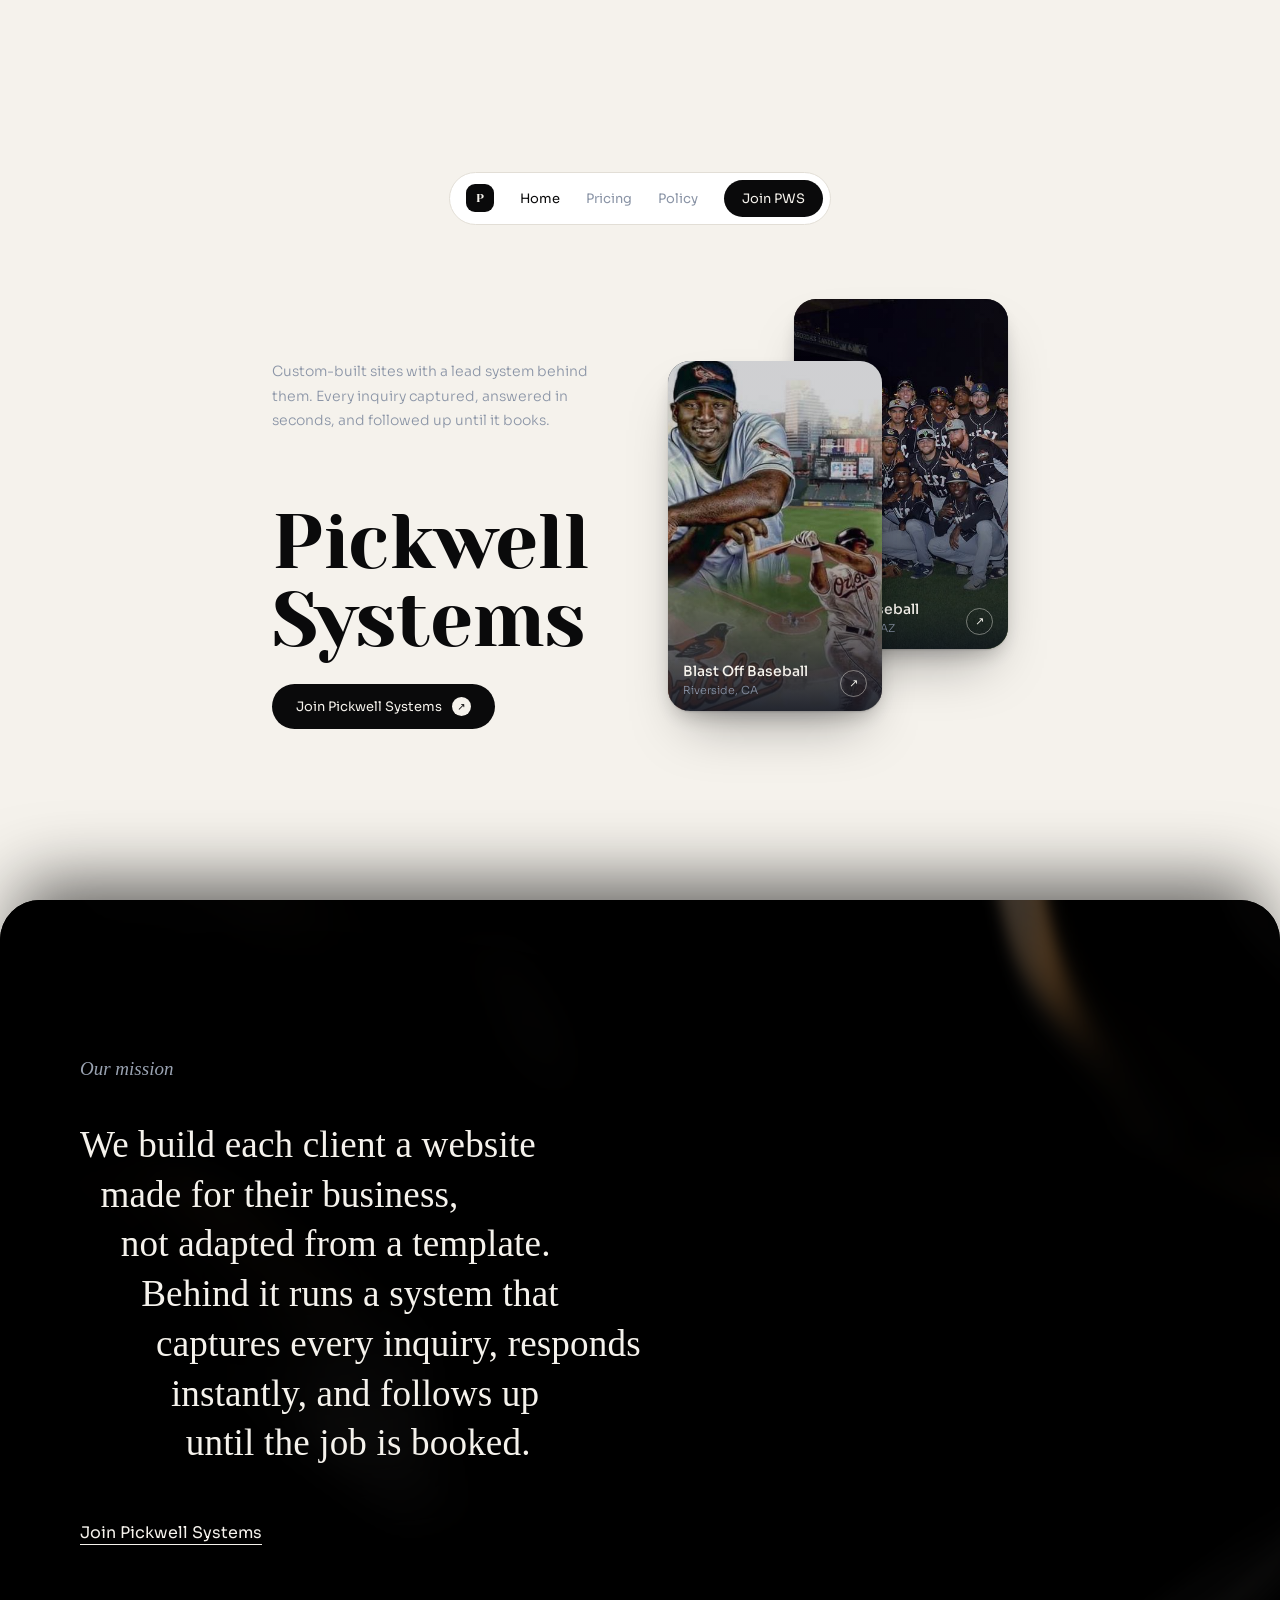
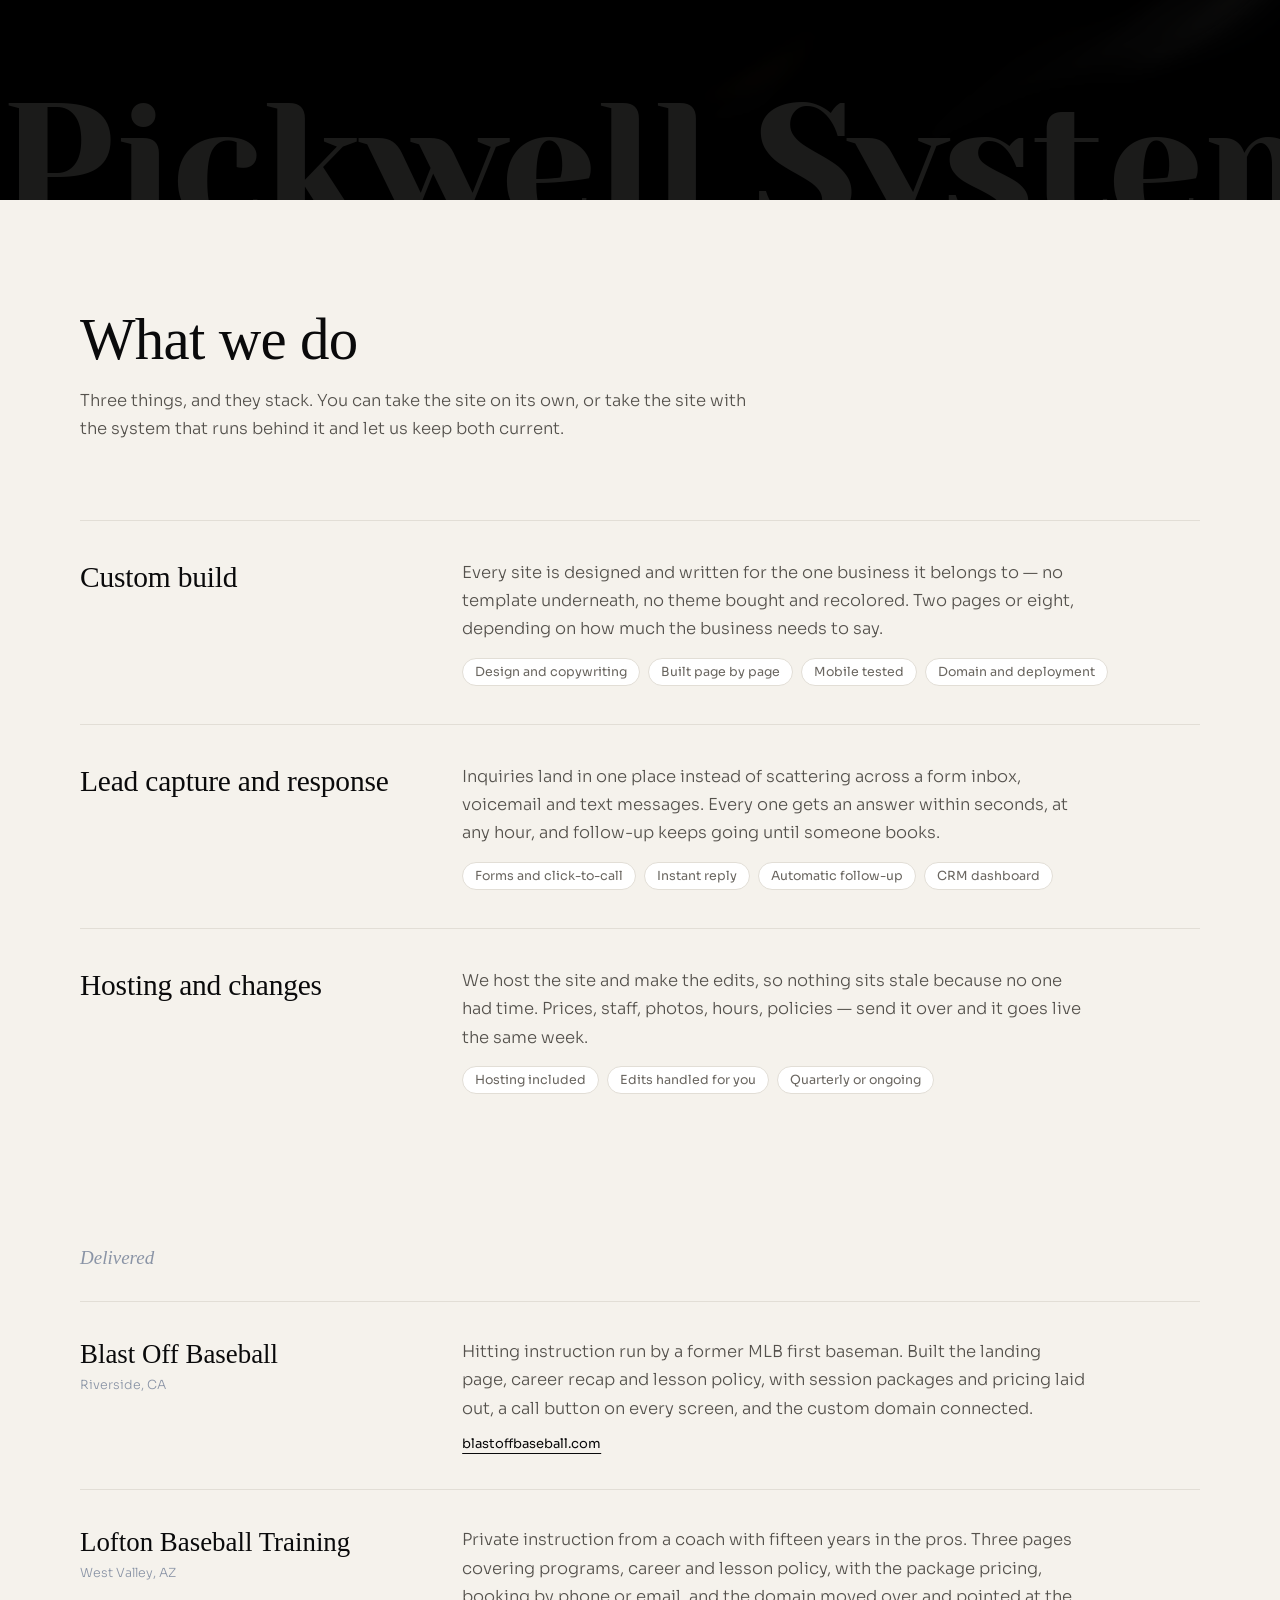
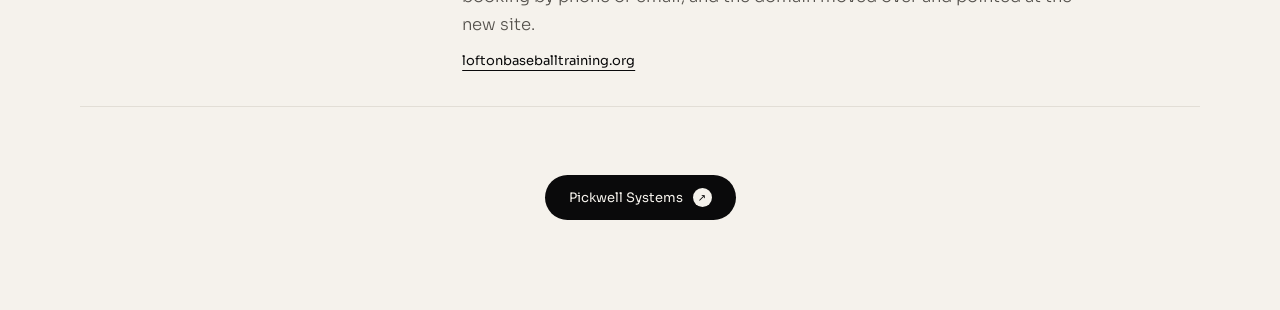
==== index.html @ e45b1653 "PWS home page preview" ====
<!DOCTYPE html>
<html lang="en">
<head>
<meta charset="utf-8">
<meta name="viewport" content="width=device-width, initial-scale=1">
<title>Pickwell Systems — preview</title>
<link rel="preconnect" href="https://fonts.googleapis.com">
<link rel="preconnect" href="https://fonts.gstatic.com" crossorigin>
<link href="https://fonts.googleapis.com/css2?family=Yeseva+One&family=Sora:wght@300;400;500&display=swap" rel="stylesheet">
<style>
:root{--paper:#F5F2EC;--ink:#0A0A0B;--card-a:#080C18;--card-b:#17181B;--muted:#8A94A6;--rule:#E2DED6}
*{box-sizing:border-box;margin:0;padding:0}
body{background:var(--paper);color:var(--ink);font-family:'Sora',system-ui,sans-serif;-webkit-font-smoothing:antialiased;overflow-x:hidden}

.stage{position:sticky;top:0;min-height:100vh;min-height:100svh;display:flex;flex-direction:column;
  justify-content:center;z-index:1;transform-origin:50% 42%;will-change:transform,opacity}
.wrap{max-width:1120px;margin:0 auto;padding:26px 32px}

nav{display:flex;justify-content:center;margin-bottom:74px}
.pill{display:flex;align-items:center;gap:26px;background:#fff;border:1px solid var(--rule);border-radius:999px;padding:7px 7px 7px 16px}
.mark{width:28px;height:28px;border-radius:9px;background:var(--ink);color:var(--paper);font-family:'Yeseva One',serif;font-size:12px;display:flex;align-items:center;justify-content:center}
.pill a{font-size:13px;color:var(--muted);text-decoration:none}
.pill a.on{color:var(--ink)}
.pill .cta{background:var(--ink);color:var(--paper);font-size:13px;padding:10px 18px;border-radius:999px;text-decoration:none}

.hero{display:grid;grid-template-columns:1fr 1fr;gap:56px;align-items:end}
.lede{font-size:14px;line-height:1.75;color:var(--muted);max-width:34ch;margin-bottom:70px;font-weight:300}
h1{font-family:'Yeseva One',serif;font-weight:400;font-size:clamp(44px,6vw,80px);line-height:1.02;letter-spacing:-.01em;margin-bottom:24px}
.start{display:inline-flex;align-items:center;gap:10px;background:var(--ink);color:var(--paper);font-size:13px;padding:13px 24px;border-radius:999px;text-decoration:none}
.start i{width:19px;height:19px;border-radius:999px;background:var(--paper);color:var(--ink);font-style:normal;font-size:10px;display:flex;align-items:center;justify-content:center}

.stack{position:relative;height:430px}
.card{position:absolute;width:63%;border-radius:22px;overflow:hidden;text-decoration:none;display:block;background:var(--card-a);
  box-shadow:0 1px 2px rgba(10,10,11,.14),0 10px 22px -8px rgba(10,10,11,.28),0 30px 56px -20px rgba(10,10,11,.34);
  transition:transform .45s cubic-bezier(.22,.61,.36,1),box-shadow .45s cubic-bezier(.22,.61,.36,1)}
.card:hover{transform:translateY(-7px);box-shadow:0 2px 4px rgba(10,10,11,.16),0 18px 34px -10px rgba(10,10,11,.32),0 46px 78px -22px rgba(10,10,11,.4)}
.card:focus-visible{outline:2px solid var(--ink);outline-offset:4px}
.card img{width:100%;height:100%;object-fit:cover;display:block;opacity:.92}
.card.a{left:0;top:62px;height:350px;z-index:2}
.card.b{right:0;top:0;height:350px;background:var(--card-b);z-index:1}
.veil{position:absolute;inset:0;background:linear-gradient(to top,rgba(8,12,24,.88) 0%,rgba(8,12,24,.12) 52%)}
.meta{position:absolute;left:15px;right:15px;bottom:14px;display:flex;justify-content:space-between;align-items:flex-end}
.meta b{display:block;color:var(--paper);font-size:14px;font-weight:500;line-height:1.3}
.meta em{display:block;color:var(--muted);font-size:11px;margin-top:2px;font-weight:300;font-style:normal}
.go{width:27px;height:27px;border-radius:999px;border:1px solid rgba(245,242,236,.42);color:var(--paper);font-size:11px;display:flex;align-items:center;justify-content:center;flex:0 0 auto}

/* ---- mission ---- */
.mission{position:relative;z-index:2;background:#000;border-radius:40px 40px 0 0;overflow:hidden;
  min-height:100vh;min-height:100svh;display:flex;flex-direction:column;justify-content:center;
  padding:clamp(64px,9vh,110px) clamp(22px,6vw,86px) clamp(120px,20vh,210px);
  box-shadow:0 -34px 70px -18px rgba(0,0,0,.62)}
#fluid{position:absolute;inset:0;width:100%;height:100%;display:block;z-index:0;filter:blur(0.4px)}
.mission::after{content:"";position:absolute;inset:0;z-index:1;pointer-events:none;
  background:radial-gradient(120% 85% at 22% 42%, rgba(0,0,0,.84) 0%, rgba(0,0,0,.52) 44%, rgba(0,0,0,.10) 78%)}
.mcontent{position:relative;z-index:3;max-width:1120px;margin:0 auto;width:100%}
.eyebrow{font-family:Georgia,'Times New Roman',serif;font-style:italic;font-size:clamp(15px,1.5vw,19px);
  color:#9AA3B2;margin-bottom:clamp(22px,3.4vw,40px)}
.stair{font-family:Georgia,'Times New Roman',serif;color:#F5F2EC;
  font-size:clamp(20px,2.9vw,40px);line-height:1.34;letter-spacing:.004em;max-width:22em}
.stair span{display:block}
.stair span:nth-child(2){padding-left:1.1ch}
.stair span:nth-child(3){padding-left:2.2ch}
.stair span:nth-child(4){padding-left:3.3ch}
.stair span:nth-child(5){padding-left:4.1ch}
.stair span:nth-child(6){padding-left:4.9ch}
.stair span:nth-child(7){padding-left:5.7ch}
.stair w{color:#5A5750;transition:color .5s ease}
.stair w.lit{color:#F5F2EC}
.joinlink{display:inline-block;margin-top:clamp(30px,4.6vw,54px);font-family:'Sora',sans-serif;
  font-size:clamp(13px,1.3vw,16px);color:#F5F2EC;text-decoration:underline;text-underline-offset:6px;
  text-decoration-thickness:1px;transition:color .3s ease,text-underline-offset .3s ease}
.joinlink:hover{color:#C8CEDA;text-underline-offset:9px}
.joinlink:focus-visible{outline:2px solid #F5F2EC;outline-offset:5px}
.wordmark{position:absolute;left:0;right:0;bottom:0;z-index:2;pointer-events:none;text-align:center;
  font-family:'Yeseva One',serif;color:rgba(245,242,236,.11);
  font-size:clamp(52px,13.5vw,196px);line-height:.82;letter-spacing:-.015em;
  transform:translateY(26%);white-space:nowrap}


/* ---- services ---- */
.services{position:relative;z-index:3;background:var(--paper);
  padding:clamp(84px,12vh,148px) clamp(22px,6vw,86px) clamp(72px,10vh,120px)}
.swrap{max-width:1120px;margin:0 auto}
.stitle{font-family:Georgia,'Times New Roman',serif;font-weight:400;
  font-size:clamp(32px,4.6vw,64px);line-height:1.1;letter-spacing:-.012em;margin-bottom:14px}
.sintro{font-size:clamp(14px,1.4vw,16.5px);line-height:1.72;color:#55524D;font-weight:300;
  max-width:56ch;margin-bottom:clamp(46px,6vw,76px)}
.srow{display:grid;grid-template-columns:.44fr 1fr;gap:clamp(18px,4.5vw,64px);
  border-top:1px solid var(--rule);padding:clamp(24px,3.2vw,38px) 0;align-items:start}
.srow h3{font-family:Georgia,'Times New Roman',serif;font-weight:400;
  font-size:clamp(20px,2.3vw,30px);line-height:1.24;letter-spacing:-.006em}
.srow p{font-size:clamp(14px,1.35vw,16.5px);line-height:1.72;color:#55524D;font-weight:300;max-width:52ch}
.srow ul{list-style:none;margin-top:14px;display:flex;flex-wrap:wrap;gap:8px}
.srow li{font-size:12.5px;color:#6A6660;border:1px solid var(--rule);border-radius:999px;padding:5px 12px;background:#fff}

.delivered{margin-top:clamp(70px,9vw,116px)}
.dhead{font-family:Georgia,'Times New Roman',serif;font-style:italic;
  font-size:clamp(15px,1.5vw,19px);color:var(--muted);margin-bottom:clamp(20px,3vw,32px)}
.dwork{display:grid;grid-template-columns:.44fr 1fr;gap:clamp(18px,4.5vw,64px);
  border-top:1px solid var(--rule);padding:clamp(24px,3.2vw,36px) 0;align-items:start;
  text-decoration:none;color:inherit;transition:background .3s ease}
.dwork:hover{background:rgba(10,10,11,.028)}
.dwork:focus-visible{outline:2px solid var(--ink);outline-offset:3px}
.dname{font-family:Georgia,'Times New Roman',serif;font-size:clamp(19px,2.1vw,27px);line-height:1.26}
.dloc{display:block;font-family:'Sora',sans-serif;font-size:12.5px;color:var(--muted);margin-top:5px;font-weight:300}
.dbody{font-size:clamp(14px,1.35vw,16.5px);line-height:1.72;color:#55524D;font-weight:300;max-width:52ch}
.joinrow{border-top:1px solid var(--rule);margin-top:0;padding-top:clamp(44px,6vw,68px);display:flex;justify-content:center}
.start{transition:transform .3s cubic-bezier(.22,.61,.36,1),background .3s ease}
.start:hover{transform:translateY(-2px);background:#000}
.start:focus-visible{outline:2px solid var(--ink);outline-offset:4px}
.dlink{display:inline-block;margin-top:12px;font-size:13px;color:var(--ink);text-decoration:underline;
  text-underline-offset:5px;text-decoration-thickness:1px}
@media(max-width:820px){
  .srow,.dwork{grid-template-columns:1fr;gap:12px}
  .services{padding-top:70px}
}

@media(prefers-reduced-motion:reduce){
  .stage{transform:none!important;opacity:1!important}
  .stair w{color:#F5F2EC;transition:none}
  .card{transition:none}
}
@media(max-width:820px){
  .hero{grid-template-columns:1fr;gap:40px}
  .lede{margin-bottom:30px}
  .stack{height:310px}
  .card.a,.card.b{height:256px}
  .pill{gap:14px;padding:6px 6px 6px 12px}
  .pill a{font-size:12px}
  nav{margin-bottom:48px}
  .mission{border-radius:28px 28px 0 0}
  .stair span{padding-left:0!important}
  .stair span:nth-child(n+2){padding-left:.8ch!important}
}
</style>
</head>
<body>

<div class="stage" id="stage">
  <div class="wrap">
    <nav>
      <div class="pill">
        <span class="mark">P</span>
        <a href="#" class="on">Home</a>
        <a href="#">Pricing</a>
        <a href="#">Policy</a>
        <a href="#" class="cta">Join PWS</a>
      </div>
    </nav>
    <section class="hero">
      <div>
        <p class="lede">Custom-built sites with a lead system behind them. Every inquiry captured, answered in seconds, and followed up until it books.</p>
        <h1>Pickwell<br>Systems</h1>
        <a class="start" href="#">Join Pickwell Systems <i>&#8599;</i></a>
      </div>
      <div class="stack">
        <a class="card a" href="https://blastoffbaseball.com" target="_blank" rel="noopener">
          <img src="[data-uri]" alt="Blast Off Baseball site hero: Calvin Pickering in an Orioles uniform">
          <div class="veil"></div>
          <div class="meta"><span><b>Blast Off Baseball</b><em>Riverside, CA</em></span><span class="go">&#8599;</span></div>
        </a>
        <a class="card b" href="https://loftonbaseballtraining.org" target="_blank" rel="noopener">
          <img src="[data-uri]" alt="Lofton Baseball Training site hero: West all-star team on the field at night">
          <div class="veil"></div>
          <div class="meta"><span><b>Lofton Baseball</b><em>West Valley, AZ</em></span><span class="go">&#8599;</span></div>
        </a>
      </div>
    </section>
  </div>
</div>

<section class="mission" id="mission">
  <canvas id="fluid" aria-hidden="true"></canvas>
  <div class="mcontent">
    <div class="eyebrow">Our mission</div>
    <div class="stair" id="stair">
      <span>We build each client a website</span>
      <span>made for their business,</span>
      <span>not adapted from a template.</span>
      <span>Behind it runs a system that</span>
      <span>captures every inquiry, responds</span>
      <span>instantly, and follows up</span>
      <span>until the job is booked.</span>
    </div>
    <a class="joinlink" href="#">Join Pickwell Systems</a>
  </div>
  <div class="wordmark" aria-hidden="true">Pickwell Systems</div>
</section>

<section class="services" id="services">
  <div class="swrap">
    <h2 class="stitle">What we do</h2>
    <p class="sintro">Three things, and they stack. You can take the site on its own, or take the site with the system that runs behind it and let us keep both current.</p>

    <div class="srow">
      <h3>Custom build</h3>
      <div>
        <p>Every site is designed and written for the one business it belongs to — no template underneath, no theme bought and recolored. Two pages or eight, depending on how much the business needs to say.</p>
        <ul><li>Design and copywriting</li><li>Built page by page</li><li>Mobile tested</li><li>Domain and deployment</li></ul>
      </div>
    </div>

    <div class="srow">
      <h3>Lead capture and response</h3>
      <div>
        <p>Inquiries land in one place instead of scattering across a form inbox, voicemail and text messages. Every one gets an answer within seconds, at any hour, and follow-up keeps going until someone books.</p>
        <ul><li>Forms and click-to-call</li><li>Instant reply</li><li>Automatic follow-up</li><li>CRM dashboard</li></ul>
      </div>
    </div>

    <div class="srow">
      <h3>Hosting and changes</h3>
      <div>
        <p>We host the site and make the edits, so nothing sits stale because no one had time. Prices, staff, photos, hours, policies — send it over and it goes live the same week.</p>
        <ul><li>Hosting included</li><li>Edits handled for you</li><li>Quarterly or ongoing</li></ul>
      </div>
    </div>

    <div class="delivered">
      <div class="dhead">Delivered</div>

      <a class="dwork" href="https://blastoffbaseball.com" target="_blank" rel="noopener">
        <div><span class="dname">Blast Off Baseball</span><span class="dloc">Riverside, CA</span></div>
        <div>
          <p class="dbody">Hitting instruction run by a former MLB first baseman. Built the landing page, career recap and lesson policy, with session packages and pricing laid out, a call button on every screen, and the custom domain connected.</p>
          <span class="dlink">blastoffbaseball.com</span>
        </div>
      </a>

      <a class="dwork" href="https://loftonbaseballtraining.org" target="_blank" rel="noopener">
        <div><span class="dname">Lofton Baseball Training</span><span class="dloc">West Valley, AZ</span></div>
        <div>
          <p class="dbody">Private instruction from a coach with fifteen years in the pros. Three pages covering programs, career and lesson policy, with the package pricing, booking by phone or email, and the domain moved over and pointed at the new site.</p>
          <span class="dlink">loftonbaseballtraining.org</span>
        </div>
      </a>

      <div class="joinrow">
        <a class="start" href="#">Pickwell Systems <i>&#8599;</i></a>
      </div>
    </div>
  </div>
</section>

<script>
/* ---------- word reveal + sticky recession ---------- */
(function(){
  var sec=document.getElementById('mission'), stage=document.getElementById('stage'),
      stair=document.getElementById('stair');
  if(!stair) return;
  var reduce=window.matchMedia('(prefers-reduced-motion: reduce)').matches;
  var lines=stair.querySelectorAll('span'), words=[];
  lines.forEach(function(ln){
    ln.innerHTML=ln.textContent.trim().split(/\s+/).map(function(t){return '<w>'+t+'</w>';}).join(' ');
    ln.querySelectorAll('w').forEach(function(w){ words.push(w); });
  });
  var fired=false;
  function all(){ words.forEach(function(w){ w.classList.add('lit'); }); }
  function reveal(){
    if(fired) return; fired=true;
    if(reduce){ all(); return; }
    words.forEach(function(w,i){ setTimeout(function(){ w.classList.add('lit'); }, 200+i*30); });
  }
  if('IntersectionObserver' in window){
    var t=[]; for(var i=0;i<=40;i++) t.push(i/40);
    var io=new IntersectionObserver(function(es){
      es.forEach(function(e){
        var r=e.intersectionRatio;
        if(!reduce && stage){
          var k=Math.min(1,r/0.62);
          stage.style.transform='scale('+(1-0.055*k).toFixed(4)+')';
          stage.style.opacity=(1-0.62*k).toFixed(3);
        }
        if(r>0.28) reveal();
      });
    },{threshold:t});
    io.observe(sec);
  } else { reveal(); }
  setTimeout(function(){ if(!fired){ fired=true; all(); } }, 4000);
})();

/* ---------- fluid chrome background ---------- */
(function(){
  var cv=document.getElementById('fluid'); if(!cv) return;
  var gl=cv.getContext('webgl',{antialias:false,alpha:false,powerPreference:'low-power'})
       ||cv.getContext('experimental-webgl');
  if(!gl){ cv.style.display='none'; return; }
  var vs='attribute vec2 p;void main(){gl_Position=vec4(p,0.,1.);}';
  var fs=[
  'precision highp float;',
  'uniform vec2 R; uniform float T;',
  'float hash(vec2 p){return fract(sin(dot(p,vec2(127.1,311.7)))*43758.5453);}',
  'float noise(vec2 p){vec2 i=floor(p),f=fract(p);f=f*f*f*(f*(f*6.-15.)+10.);',
  ' return mix(mix(hash(i),hash(i+vec2(1,0)),f.x),mix(hash(i+vec2(0,1)),hash(i+vec2(1,1)),f.x),f.y);}',
  'float fbm(vec2 p){float v=0.,a=.58;for(int i=0;i<3;i++){v+=a*noise(p);p*=1.88;a*=.5;}return v;}',
  'float field(vec2 p){',
  ' vec2 q=vec2(fbm(p+vec2(0.,T*.020)),fbm(p+vec2(4.1,1.7)-T*.016));',
  ' return fbm(p+1.45*q+vec2(T*.013,-T*.010));}',
  'void main(){',
  ' vec2 uv=(gl_FragCoord.xy-.5*R)/R.y;',
  ' vec2 p=uv*0.95;',
  ' float e=.028;',
  ' float h=field(p), hx=field(p+vec2(e,0.)), hy=field(p+vec2(0.,e));',
  ' vec3 n=normalize(vec3((h-hx)/e,(h-hy)/e,3.4));',
  ' vec3 V=vec3(0.,0.,1.);',
  ' vec3 L1=normalize(vec3(cos(T*.085)*.85,sin(T*.068)*.8,.85));',
  ' vec3 L2=normalize(vec3(cos(T*.055+2.2)*-.75,sin(T*.093+1.1)*.7,.8));',
  ' float s1=pow(max(dot(reflect(-L1,n),V),0.),13.);',
  ' float s2=pow(max(dot(reflect(-L2,n),V),0.),26.);',
  ' float fres=pow(1.-max(n.z,0.),2.0);',
  ' float k=fres*1.15+h*.75+T*.022;',
  ' vec3 irid=.5+.40*cos(6.2831*(k+vec3(0.,.33,.67)));',
  ' vec3 col=vec3(0.);',
  ' col+=irid*fres*.30;',
  ' col+=vec3(1.,.98,.96)*s1*.34;',
  ' col+=vec3(1.,.66,.30)*s2*.52;',
  ' col*=smoothstep(-0.30,1.20,h*1.0+0.34);',
  ' col=pow(max(col,0.),vec3(1.02));',
  ' gl_FragColor=vec4(col,1.);}'
  ].join('\n');
  function sh(t,s){var o=gl.createShader(t);gl.shaderSource(o,s);gl.compileShader(o);return o;}
  var pr=gl.createProgram();
  gl.attachShader(pr,sh(gl.VERTEX_SHADER,vs));
  gl.attachShader(pr,sh(gl.FRAGMENT_SHADER,fs));
  gl.linkProgram(pr);
  if(!gl.getProgramParameter(pr,gl.LINK_STATUS)){ cv.style.display='none'; return; }
  gl.useProgram(pr);
  var buf=gl.createBuffer();
  gl.bindBuffer(gl.ARRAY_BUFFER,buf);
  gl.bufferData(gl.ARRAY_BUFFER,new Float32Array([-1,-1,3,-1,-1,3]),gl.STATIC_DRAW);
  var loc=gl.getAttribLocation(pr,'p');
  gl.enableVertexAttribArray(loc);
  gl.vertexAttribPointer(loc,2,gl.FLOAT,false,0,0);
  var uR=gl.getUniformLocation(pr,'R'), uT=gl.getUniformLocation(pr,'T');
  var scale=Math.min(window.devicePixelRatio||1,1)*0.40;
  function size(){
    var w=Math.max(2,Math.round(cv.clientWidth*scale)), h=Math.max(2,Math.round(cv.clientHeight*scale));
    if(cv.width!==w||cv.height!==h){cv.width=w;cv.height=h;gl.viewport(0,0,w,h);}
    gl.uniform2f(uR,cv.width,cv.height);
  }
  window.addEventListener('resize',size);
  var reduce=window.matchMedia('(prefers-reduced-motion: reduce)').matches;
  var visible=true, t0=performance.now(), last=0;
  if('IntersectionObserver' in window){
    new IntersectionObserver(function(es){ visible=es[0].isIntersecting; },{threshold:0.01})
      .observe(document.getElementById('mission'));
  }
  function frame(now){
    requestAnimationFrame(frame);
    if(!visible) return;
    if(now-last<33) return;            /* ~30fps cap */
    last=now;
    size();
    gl.uniform1f(uT,reduce?6.0:(now-t0)/1000);
    gl.drawArrays(gl.TRIANGLES,0,3);
    if(reduce){ visible=false; }
  }
  size(); requestAnimationFrame(frame);
})();
</script>
</body>
</html>
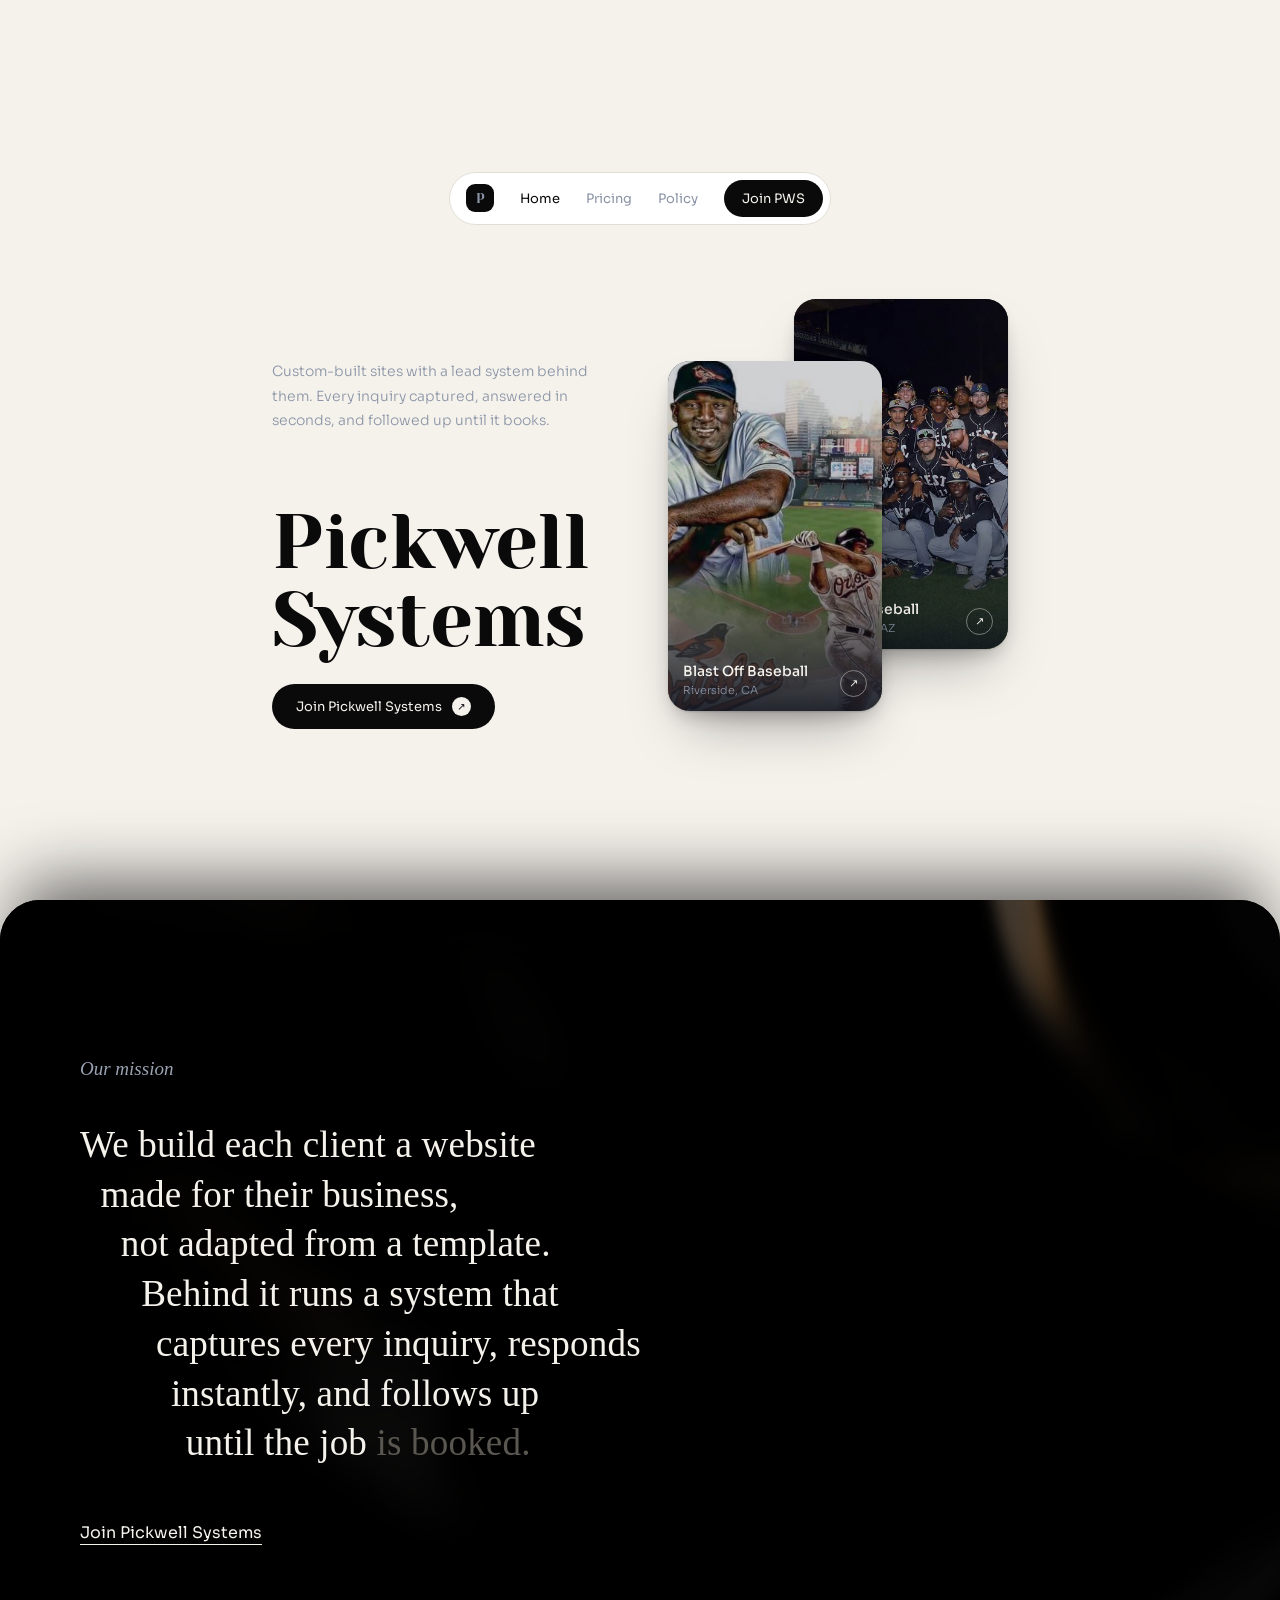
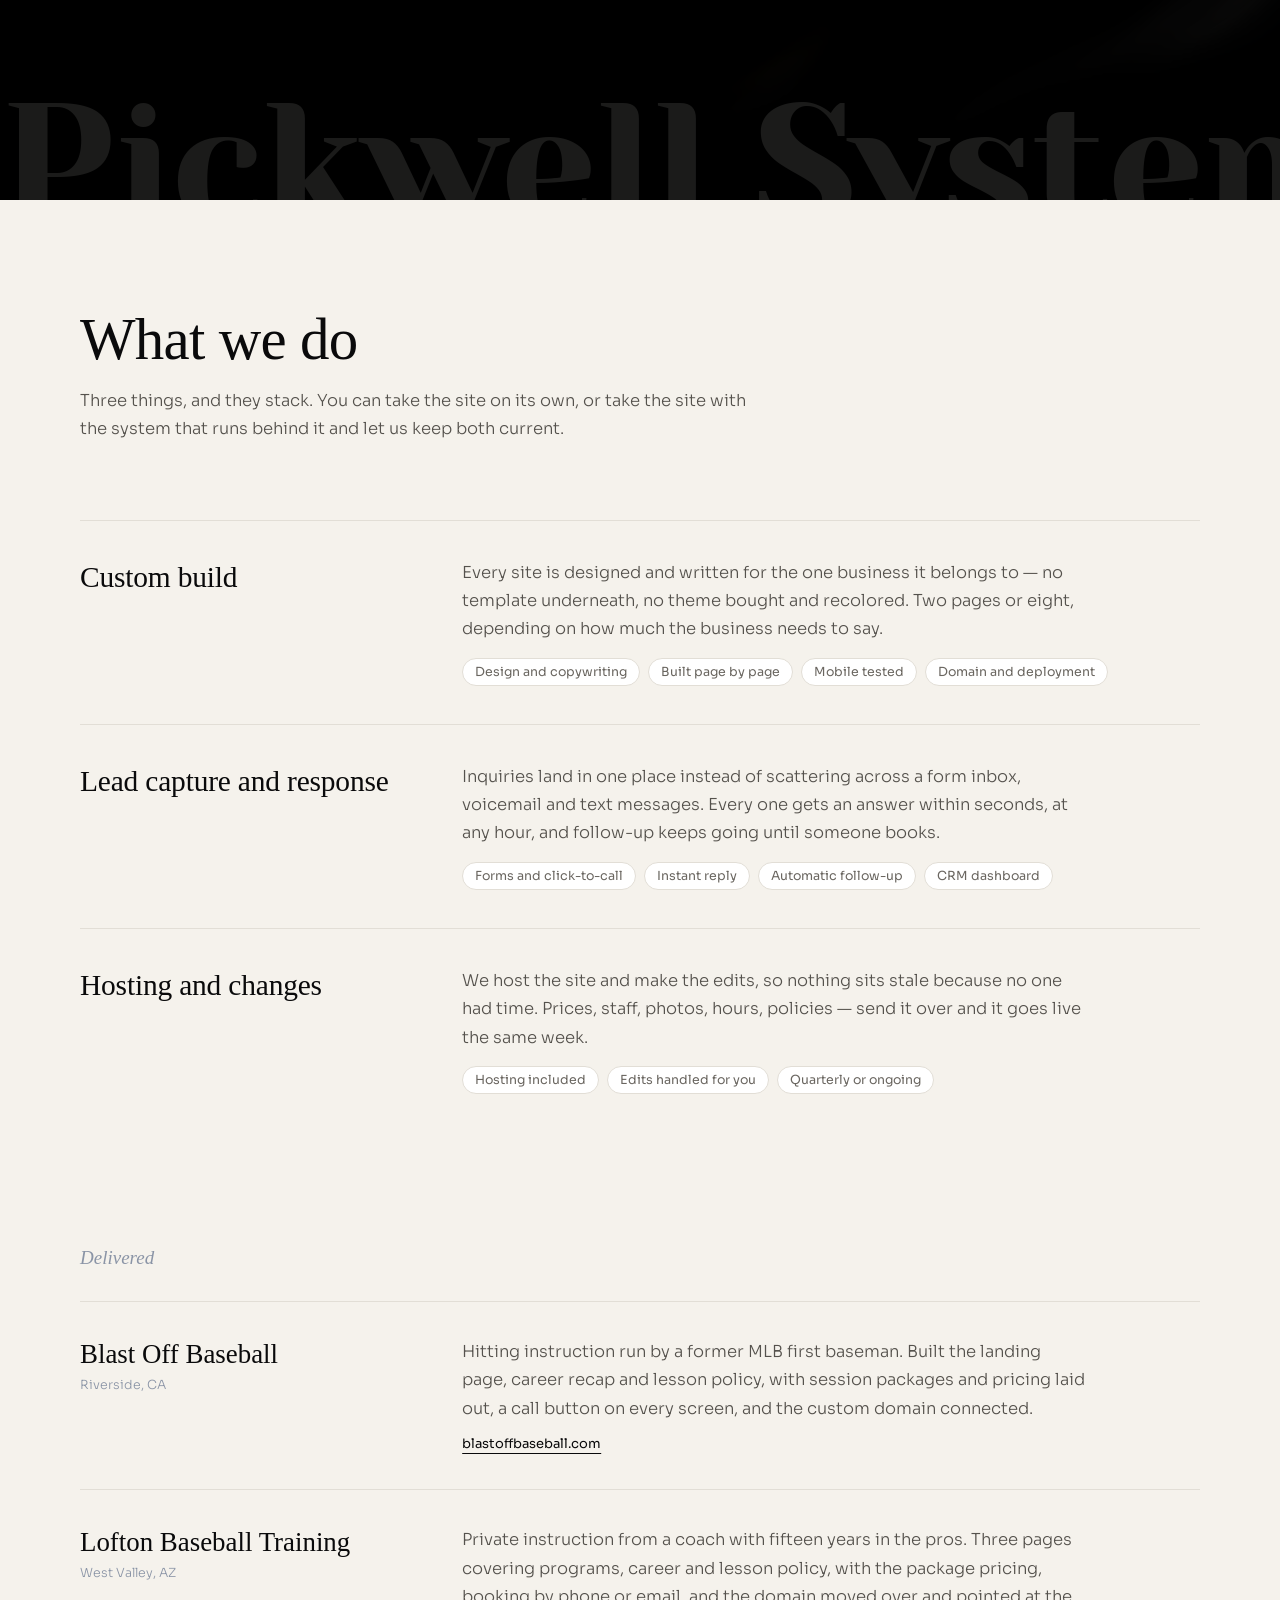
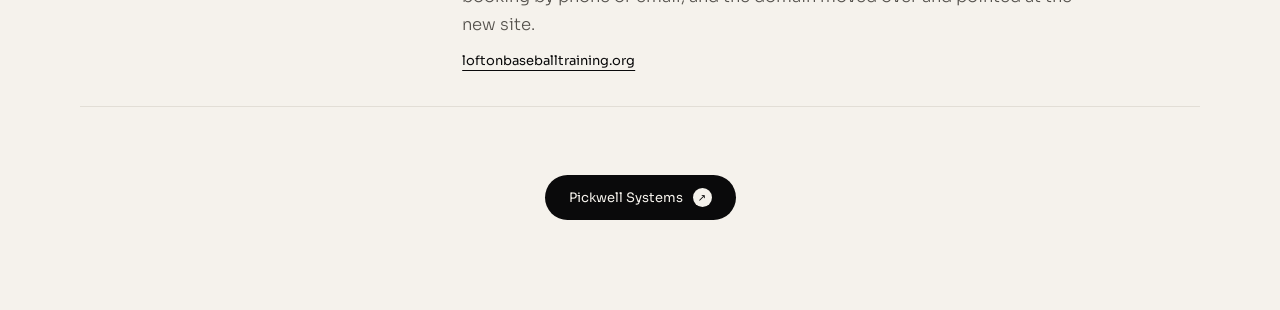
==== commit b208099f: "Add pricing and policy pages, wire nav links" ====
--- a/index.html
+++ b/index.html
@@ -18,7 +18,7 @@
 
 nav{display:flex;justify-content:center;margin-bottom:74px}
 .pill{display:flex;align-items:center;gap:26px;background:#fff;border:1px solid var(--rule);border-radius:999px;padding:7px 7px 7px 16px}
-.mark{width:28px;height:28px;border-radius:9px;background:var(--ink);color:var(--paper);font-family:'Yeseva One',serif;font-size:12px;display:flex;align-items:center;justify-content:center}
+.mark{text-decoration:none;width:28px;height:28px;border-radius:9px;background:var(--ink);color:var(--paper);font-family:'Yeseva One',serif;font-size:12px;display:flex;align-items:center;justify-content:center}
 .pill a{font-size:13px;color:var(--muted);text-decoration:none}
 .pill a.on{color:var(--ink)}
 .pill .cta{background:var(--ink);color:var(--paper);font-size:13px;padding:10px 18px;border-radius:999px;text-decoration:none}
@@ -140,18 +140,18 @@
   <div class="wrap">
     <nav>
       <div class="pill">
-        <span class="mark">P</span>
-        <a href="#" class="on">Home</a>
-        <a href="#">Pricing</a>
-        <a href="#">Policy</a>
-        <a href="#" class="cta">Join PWS</a>
+        <a class="mark" href="index.html" aria-label="Pickwell Systems home">P</a>
+        <a href="index.html" class="on">Home</a>
+        <a href="pricing.html">Pricing</a>
+        <a href="policy.html">Policy</a>
+        <a href="https://REPLACE-WITH-YOUR-GHL-BOOKING-LINK" class="cta">Join PWS</a>
       </div>
     </nav>
     <section class="hero">
       <div>
         <p class="lede">Custom-built sites with a lead system behind them. Every inquiry captured, answered in seconds, and followed up until it books.</p>
         <h1>Pickwell<br>Systems</h1>
-        <a class="start" href="#">Join Pickwell Systems <i>&#8599;</i></a>
+        <a class="start" href="https://REPLACE-WITH-YOUR-GHL-BOOKING-LINK">Join Pickwell Systems <i>&#8599;</i></a>
       </div>
       <div class="stack">
         <a class="card a" href="https://blastoffbaseball.com" target="_blank" rel="noopener">
@@ -182,7 +182,7 @@
       <span>instantly, and follows up</span>
       <span>until the job is booked.</span>
     </div>
-    <a class="joinlink" href="#">Join Pickwell Systems</a>
+    <a class="joinlink" href="https://REPLACE-WITH-YOUR-GHL-BOOKING-LINK">Join Pickwell Systems</a>
   </div>
   <div class="wordmark" aria-hidden="true">Pickwell Systems</div>
 </section>
@@ -236,7 +236,7 @@
       </a>
 
       <div class="joinrow">
-        <a class="start" href="#">Pickwell Systems <i>&#8599;</i></a>
+        <a class="start" href="https://REPLACE-WITH-YOUR-GHL-BOOKING-LINK">Pickwell Systems <i>&#8599;</i></a>
       </div>
     </div>
   </div>
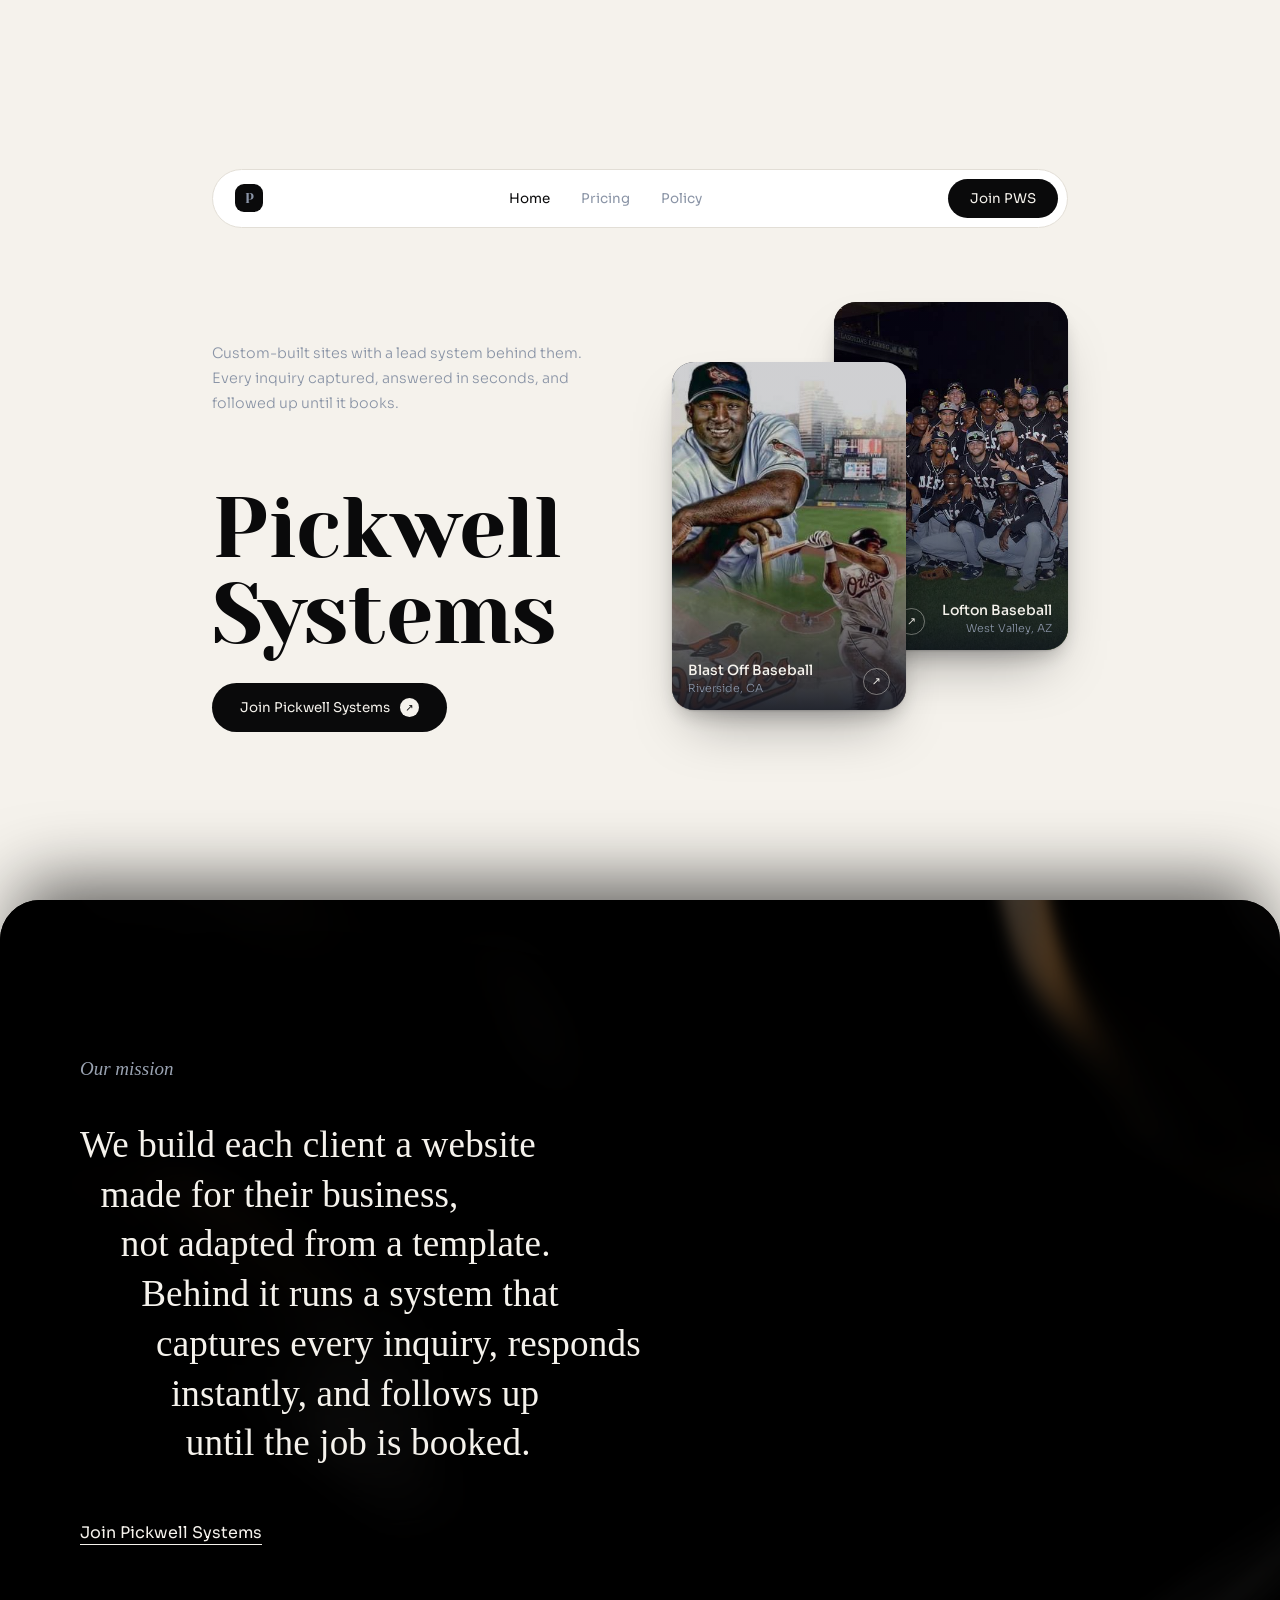
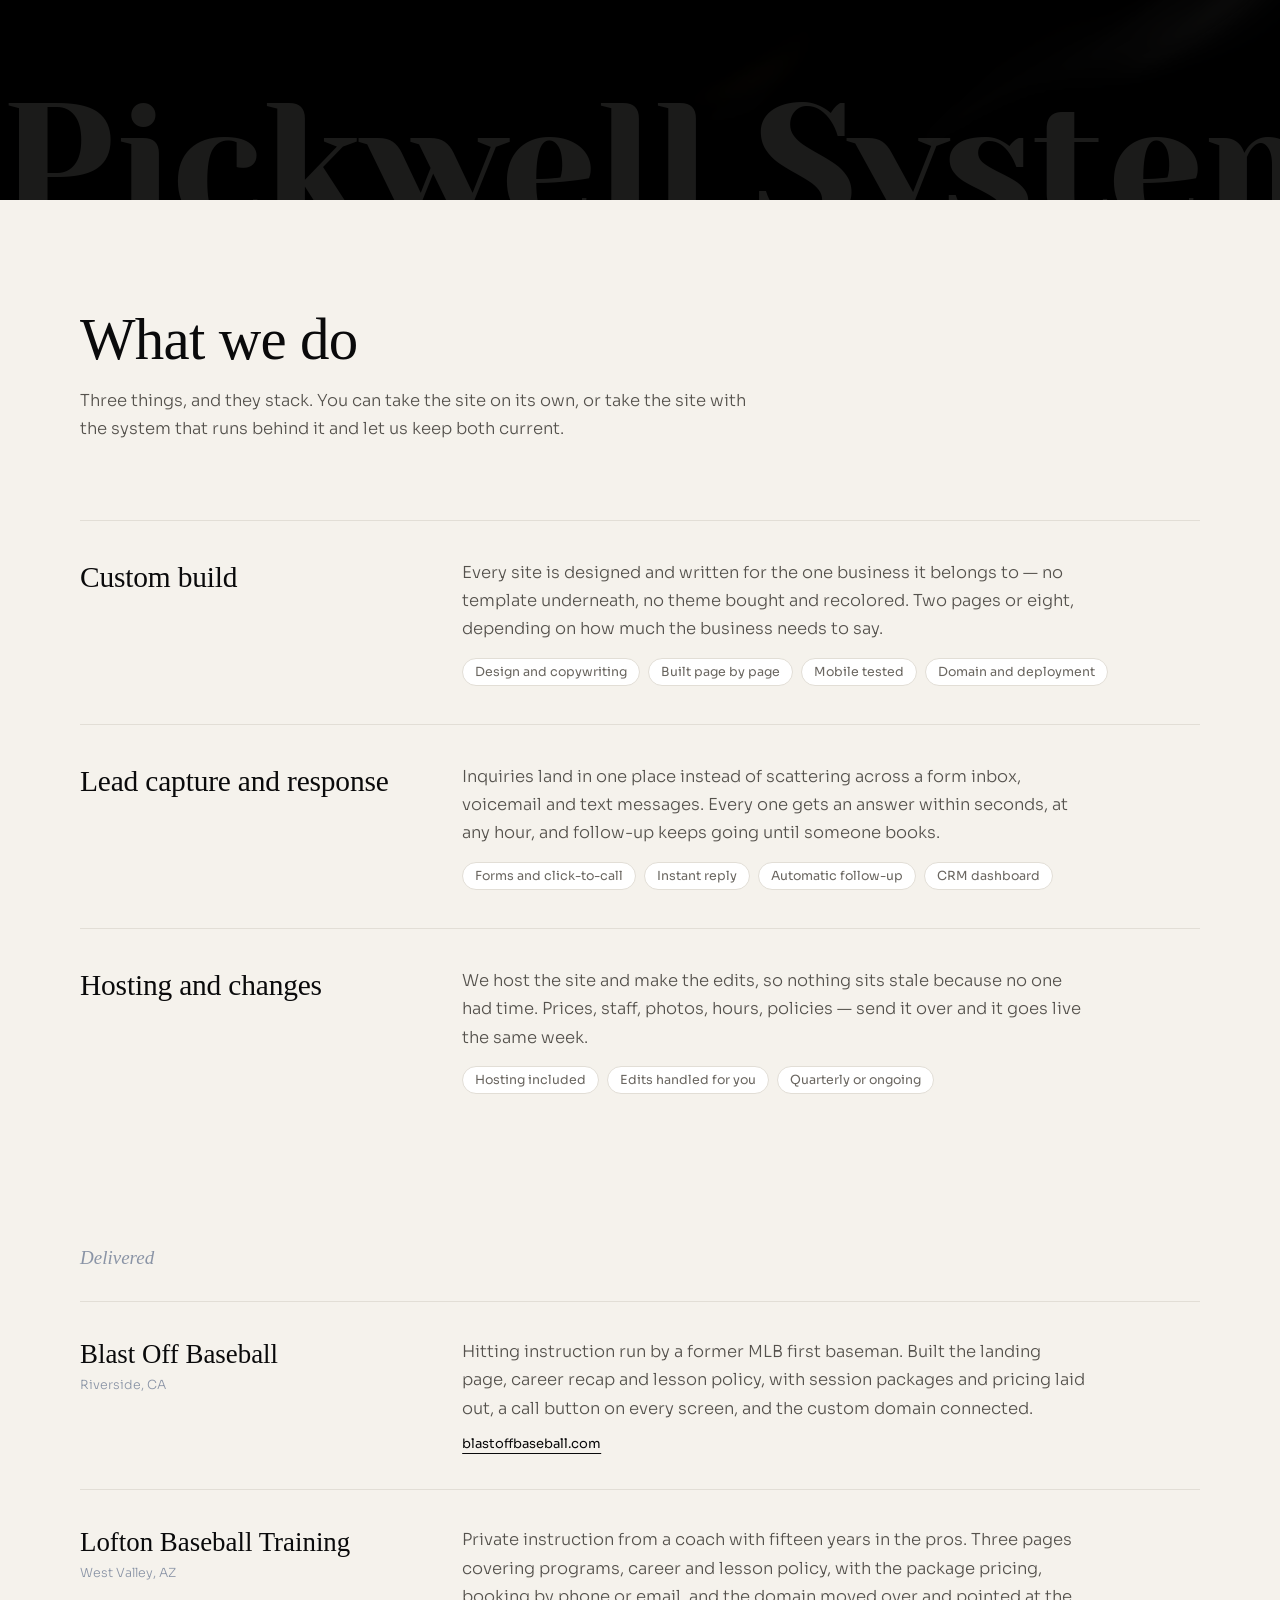
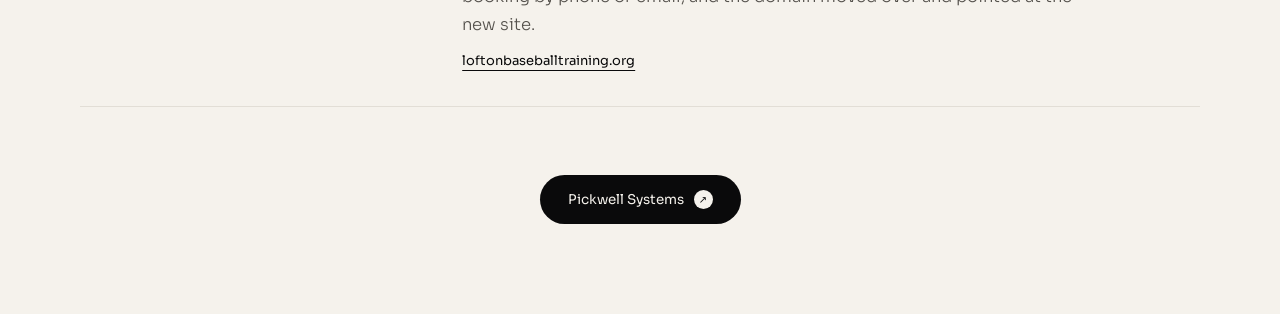
==== commit 1dd87f8e: "Wire GHL booking link, widen desktop layout, add no-rollover clause" ====
--- a/index.html
+++ b/index.html
@@ -14,32 +14,36 @@
 
 .stage{position:sticky;top:0;min-height:100vh;min-height:100svh;display:flex;flex-direction:column;
   justify-content:center;z-index:1;transform-origin:50% 42%;will-change:transform,opacity}
-.wrap{max-width:1120px;margin:0 auto;padding:26px 32px}
+.wrap{max-width:min(1680px,94vw);margin:0 auto;padding:26px clamp(22px,3vw,48px)}
 
 nav{display:flex;justify-content:center;margin-bottom:74px}
-.pill{display:flex;align-items:center;gap:26px;background:#fff;border:1px solid var(--rule);border-radius:999px;padding:7px 7px 7px 16px}
+.pill{display:flex;align-items:center;gap:clamp(20px,2.4vw,40px);background:#fff;border:1px solid var(--rule);border-radius:999px;padding:9px 9px 9px 22px;width:100%}
+.pill .mark{margin-right:auto}
+.pill .cta{margin-left:auto}
+.pill a{white-space:nowrap}
 .mark{text-decoration:none;width:28px;height:28px;border-radius:9px;background:var(--ink);color:var(--paper);font-family:'Yeseva One',serif;font-size:12px;display:flex;align-items:center;justify-content:center}
-.pill a{font-size:13px;color:var(--muted);text-decoration:none}
+.pill a{font-size:clamp(13px,1.05vw,15.5px);color:var(--muted);text-decoration:none}
 .pill a.on{color:var(--ink)}
-.pill .cta{background:var(--ink);color:var(--paper);font-size:13px;padding:10px 18px;border-radius:999px;text-decoration:none}
-
-.hero{display:grid;grid-template-columns:1fr 1fr;gap:56px;align-items:end}
-.lede{font-size:14px;line-height:1.75;color:var(--muted);max-width:34ch;margin-bottom:70px;font-weight:300}
-h1{font-family:'Yeseva One',serif;font-weight:400;font-size:clamp(44px,6vw,80px);line-height:1.02;letter-spacing:-.01em;margin-bottom:24px}
-.start{display:inline-flex;align-items:center;gap:10px;background:var(--ink);color:var(--paper);font-size:13px;padding:13px 24px;border-radius:999px;text-decoration:none}
+.pill .cta{background:var(--ink);color:var(--paper);font-size:clamp(13px,1.05vw,15.5px);padding:11px 22px;border-radius:999px;text-decoration:none}
+
+.hero{display:grid;grid-template-columns:1fr 1fr;gap:clamp(48px,5vw,96px);align-items:end}
+.lede{font-size:clamp(14px,1.12vw,17px);line-height:1.75;color:var(--muted);max-width:36ch;margin-bottom:70px;font-weight:300}
+h1{font-family:'Yeseva One',serif;font-weight:400;font-size:clamp(44px,6.6vw,116px);line-height:1.02;letter-spacing:-.01em;margin-bottom:24px}
+.start{display:inline-flex;align-items:center;gap:10px;background:var(--ink);color:var(--paper);font-size:clamp(13px,1.05vw,15.5px);padding:15px 28px;border-radius:999px;text-decoration:none}
 .start i{width:19px;height:19px;border-radius:999px;background:var(--paper);color:var(--ink);font-style:normal;font-size:10px;display:flex;align-items:center;justify-content:center}
 
-.stack{position:relative;height:430px}
-.card{position:absolute;width:63%;border-radius:22px;overflow:hidden;text-decoration:none;display:block;background:var(--card-a);
+.stack{position:relative;height:clamp(430px,32vw,600px)}
+.card{position:absolute;width:59%;border-radius:22px;overflow:hidden;text-decoration:none;display:block;background:var(--card-a);
   box-shadow:0 1px 2px rgba(10,10,11,.14),0 10px 22px -8px rgba(10,10,11,.28),0 30px 56px -20px rgba(10,10,11,.34);
   transition:transform .45s cubic-bezier(.22,.61,.36,1),box-shadow .45s cubic-bezier(.22,.61,.36,1)}
 .card:hover{transform:translateY(-7px);box-shadow:0 2px 4px rgba(10,10,11,.16),0 18px 34px -10px rgba(10,10,11,.32),0 46px 78px -22px rgba(10,10,11,.4)}
 .card:focus-visible{outline:2px solid var(--ink);outline-offset:4px}
 .card img{width:100%;height:100%;object-fit:cover;display:block;opacity:.92}
-.card.a{left:0;top:62px;height:350px;z-index:2}
-.card.b{right:0;top:0;height:350px;background:var(--card-b);z-index:1}
+.card.a{left:0;top:14%;height:81%;z-index:2}
+.card.b{right:0;top:0;height:81%;background:var(--card-b);z-index:1}
 .veil{position:absolute;inset:0;background:linear-gradient(to top,rgba(8,12,24,.88) 0%,rgba(8,12,24,.12) 52%)}
-.meta{position:absolute;left:15px;right:15px;bottom:14px;display:flex;justify-content:space-between;align-items:flex-end}
+.meta{position:absolute;left:16px;right:16px;bottom:15px;display:flex;justify-content:space-between;align-items:flex-end;gap:10px}
+.card.b .meta{left:auto;width:66%;flex-direction:row-reverse;text-align:right}
 .meta b{display:block;color:var(--paper);font-size:14px;font-weight:500;line-height:1.3}
 .meta em{display:block;color:var(--muted);font-size:11px;margin-top:2px;font-weight:300;font-style:normal}
 .go{width:27px;height:27px;border-radius:999px;border:1px solid rgba(245,242,236,.42);color:var(--paper);font-size:11px;display:flex;align-items:center;justify-content:center;flex:0 0 auto}
@@ -111,6 +115,11 @@
 .dlink{display:inline-block;margin-top:12px;font-size:13px;color:var(--ink);text-decoration:underline;
   text-underline-offset:5px;text-decoration-thickness:1px}
 @media(max-width:820px){
+  .pill{width:auto;gap:14px;padding:6px 6px 6px 12px}
+  .pill .mark{margin-right:0}
+  .pill .cta{margin-left:0;padding:10px 16px}
+  .pill a{font-size:12px}
+
   .srow,.dwork{grid-template-columns:1fr;gap:12px}
   .services{padding-top:70px}
 }
@@ -121,10 +130,15 @@
   .card{transition:none}
 }
 @media(max-width:820px){
+  .pill{width:auto;gap:14px;padding:6px 6px 6px 12px}
+  .pill .mark{margin-right:0}
+  .pill .cta{margin-left:0;padding:10px 16px}
+  .pill a{font-size:12px}
+
   .hero{grid-template-columns:1fr;gap:40px}
   .lede{margin-bottom:30px}
   .stack{height:310px}
-  .card.a,.card.b{height:256px}
+  .card.a,.card.b{height:82%}
   .pill{gap:14px;padding:6px 6px 6px 12px}
   .pill a{font-size:12px}
   nav{margin-bottom:48px}
@@ -144,14 +158,14 @@
         <a href="index.html" class="on">Home</a>
         <a href="pricing.html">Pricing</a>
         <a href="policy.html">Policy</a>
-        <a href="https://REPLACE-WITH-YOUR-GHL-BOOKING-LINK" class="cta">Join PWS</a>
+        <a href="https://api.leadconnectorhq.com/widget/booking/LNqZBNdz7teQfm3f24tZ" class="cta">Join PWS</a>
       </div>
     </nav>
     <section class="hero">
       <div>
         <p class="lede">Custom-built sites with a lead system behind them. Every inquiry captured, answered in seconds, and followed up until it books.</p>
         <h1>Pickwell<br>Systems</h1>
-        <a class="start" href="https://REPLACE-WITH-YOUR-GHL-BOOKING-LINK">Join Pickwell Systems <i>&#8599;</i></a>
+        <a class="start" href="https://api.leadconnectorhq.com/widget/booking/LNqZBNdz7teQfm3f24tZ">Join Pickwell Systems <i>&#8599;</i></a>
       </div>
       <div class="stack">
         <a class="card a" href="https://blastoffbaseball.com" target="_blank" rel="noopener">
@@ -182,7 +196,7 @@
       <span>instantly, and follows up</span>
       <span>until the job is booked.</span>
     </div>
-    <a class="joinlink" href="https://REPLACE-WITH-YOUR-GHL-BOOKING-LINK">Join Pickwell Systems</a>
+    <a class="joinlink" href="https://api.leadconnectorhq.com/widget/booking/LNqZBNdz7teQfm3f24tZ">Join Pickwell Systems</a>
   </div>
   <div class="wordmark" aria-hidden="true">Pickwell Systems</div>
 </section>
@@ -236,7 +250,7 @@
       </a>
 
       <div class="joinrow">
-        <a class="start" href="https://REPLACE-WITH-YOUR-GHL-BOOKING-LINK">Pickwell Systems <i>&#8599;</i></a>
+        <a class="start" href="https://api.leadconnectorhq.com/widget/booking/LNqZBNdz7teQfm3f24tZ">Pickwell Systems <i>&#8599;</i></a>
       </div>
     </div>
   </div>
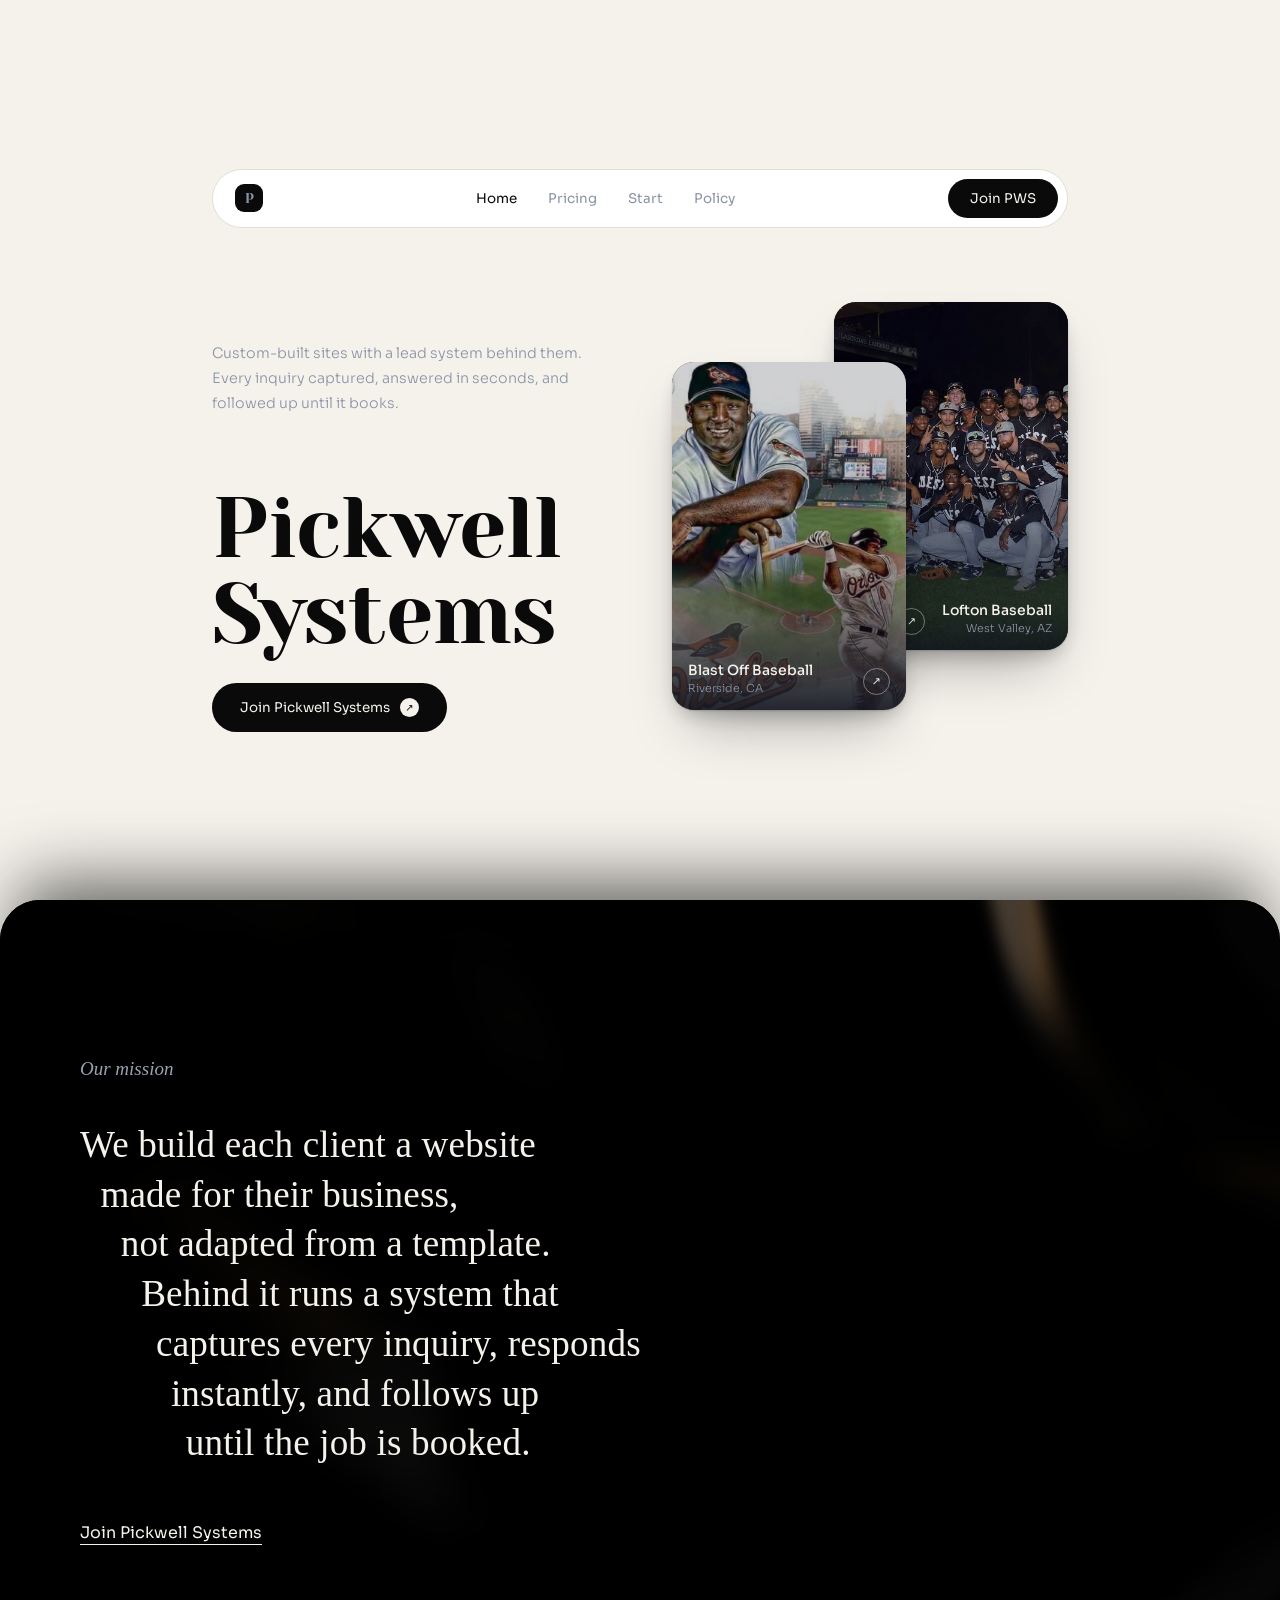
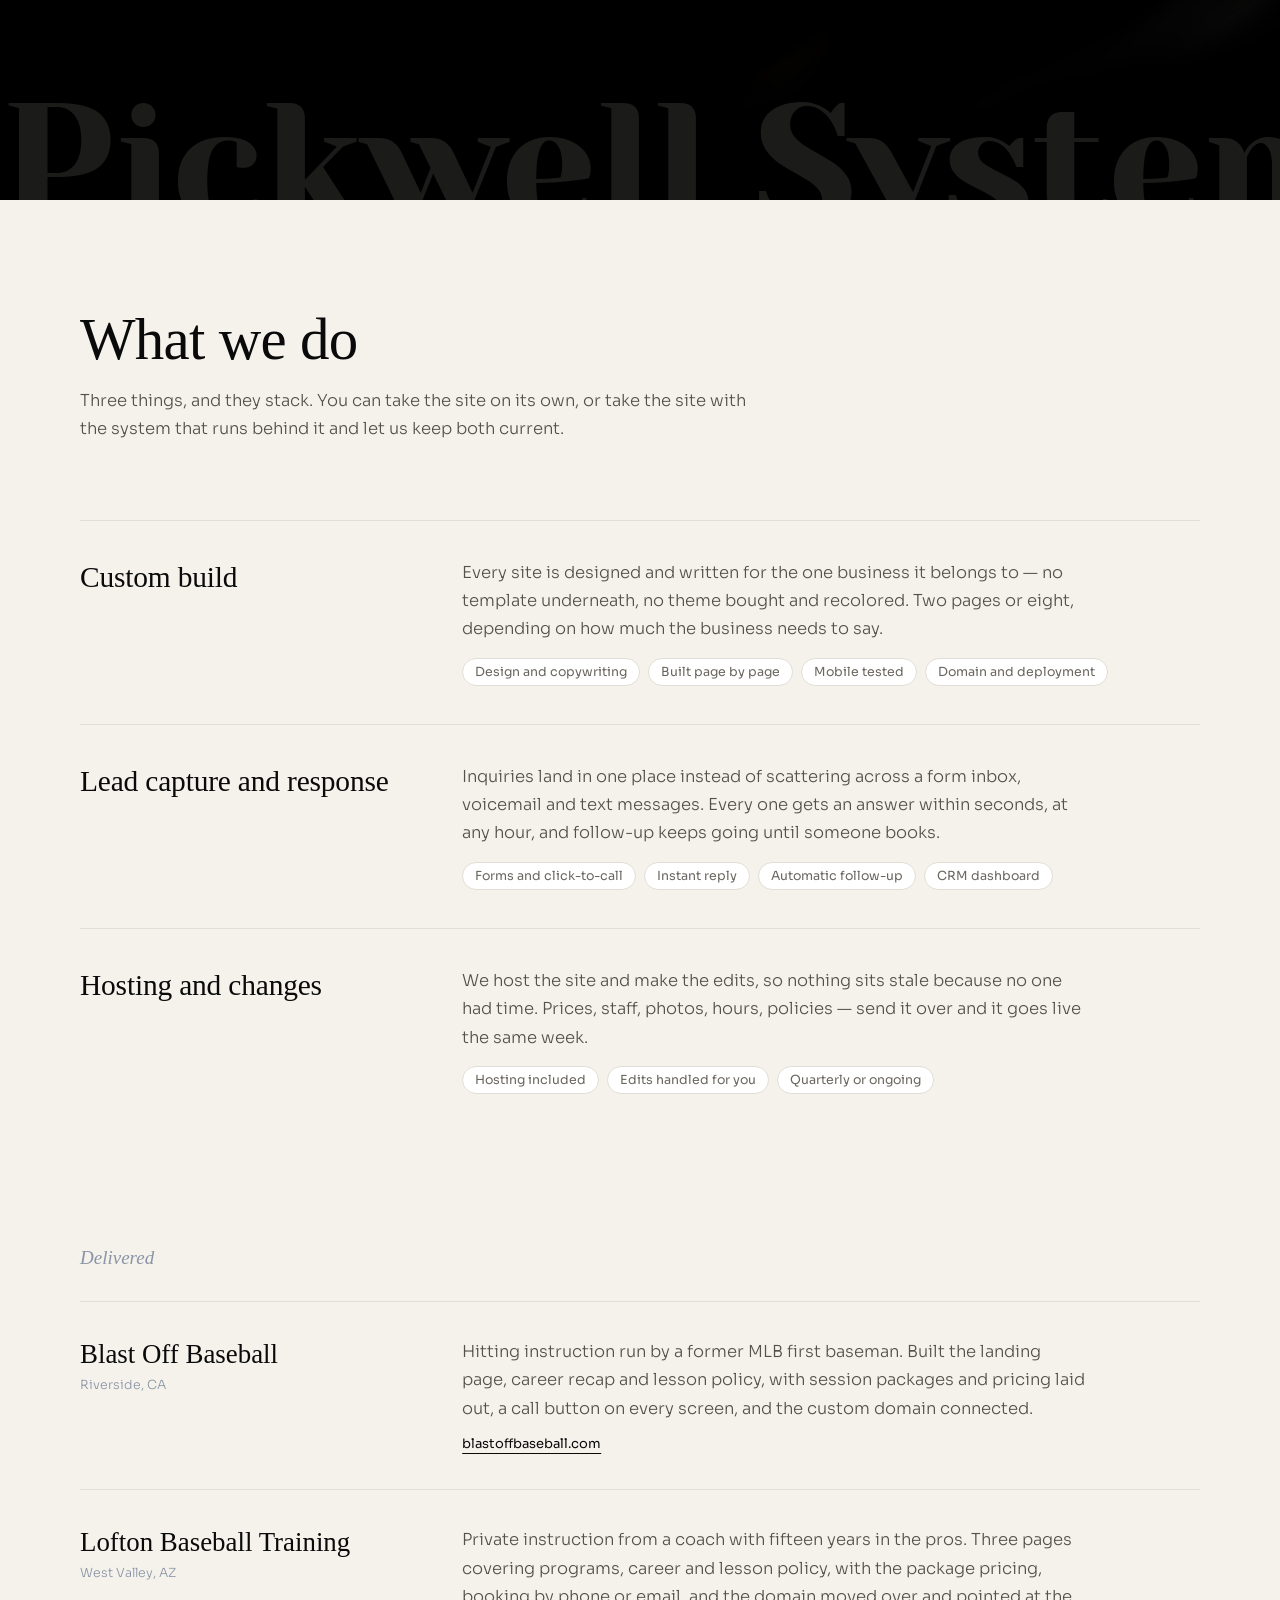
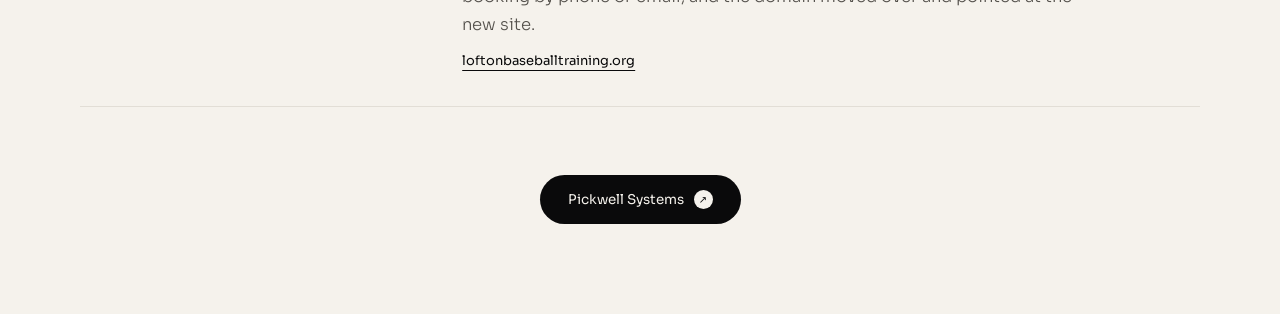
==== commit dad0aa3d: "Add start page with embedded form, repoint CTAs" ====
--- a/index.html
+++ b/index.html
@@ -157,15 +157,16 @@
         <a class="mark" href="index.html" aria-label="Pickwell Systems home">P</a>
         <a href="index.html" class="on">Home</a>
         <a href="pricing.html">Pricing</a>
-        <a href="policy.html">Policy</a>
-        <a href="https://api.leadconnectorhq.com/widget/booking/LNqZBNdz7teQfm3f24tZ" class="cta">Join PWS</a>
+        <a href="start.html">Start</a>
+      <a href="policy.html">Policy</a>
+        <a href="start.html" class="cta">Join PWS</a>
       </div>
     </nav>
     <section class="hero">
       <div>
         <p class="lede">Custom-built sites with a lead system behind them. Every inquiry captured, answered in seconds, and followed up until it books.</p>
         <h1>Pickwell<br>Systems</h1>
-        <a class="start" href="https://api.leadconnectorhq.com/widget/booking/LNqZBNdz7teQfm3f24tZ">Join Pickwell Systems <i>&#8599;</i></a>
+        <a class="start" href="start.html">Join Pickwell Systems <i>&#8599;</i></a>
       </div>
       <div class="stack">
         <a class="card a" href="https://blastoffbaseball.com" target="_blank" rel="noopener">
@@ -196,7 +197,7 @@
       <span>instantly, and follows up</span>
       <span>until the job is booked.</span>
     </div>
-    <a class="joinlink" href="https://api.leadconnectorhq.com/widget/booking/LNqZBNdz7teQfm3f24tZ">Join Pickwell Systems</a>
+    <a class="joinlink" href="start.html">Join Pickwell Systems</a>
   </div>
   <div class="wordmark" aria-hidden="true">Pickwell Systems</div>
 </section>
@@ -250,7 +251,7 @@
       </a>
 
       <div class="joinrow">
-        <a class="start" href="https://api.leadconnectorhq.com/widget/booking/LNqZBNdz7teQfm3f24tZ">Pickwell Systems <i>&#8599;</i></a>
+        <a class="start" href="start.html">Pickwell Systems <i>&#8599;</i></a>
       </div>
     </div>
   </div>
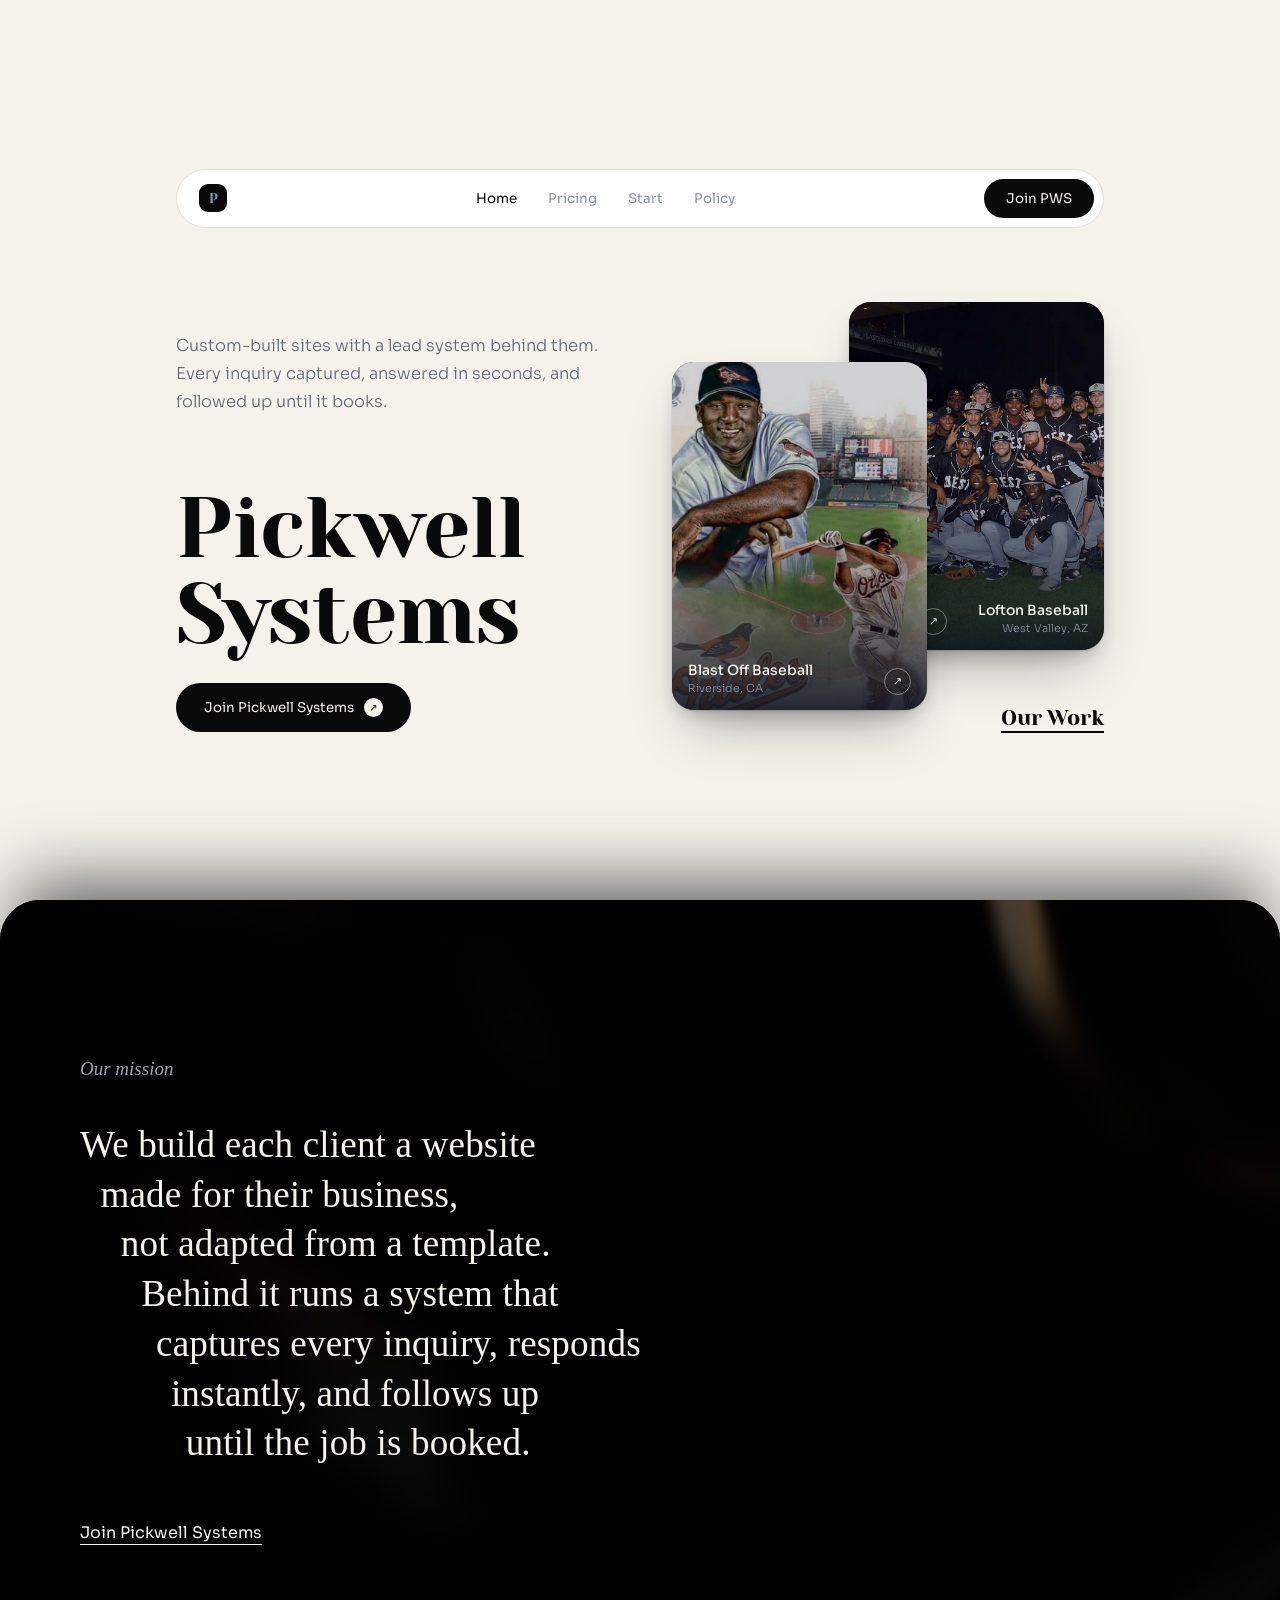
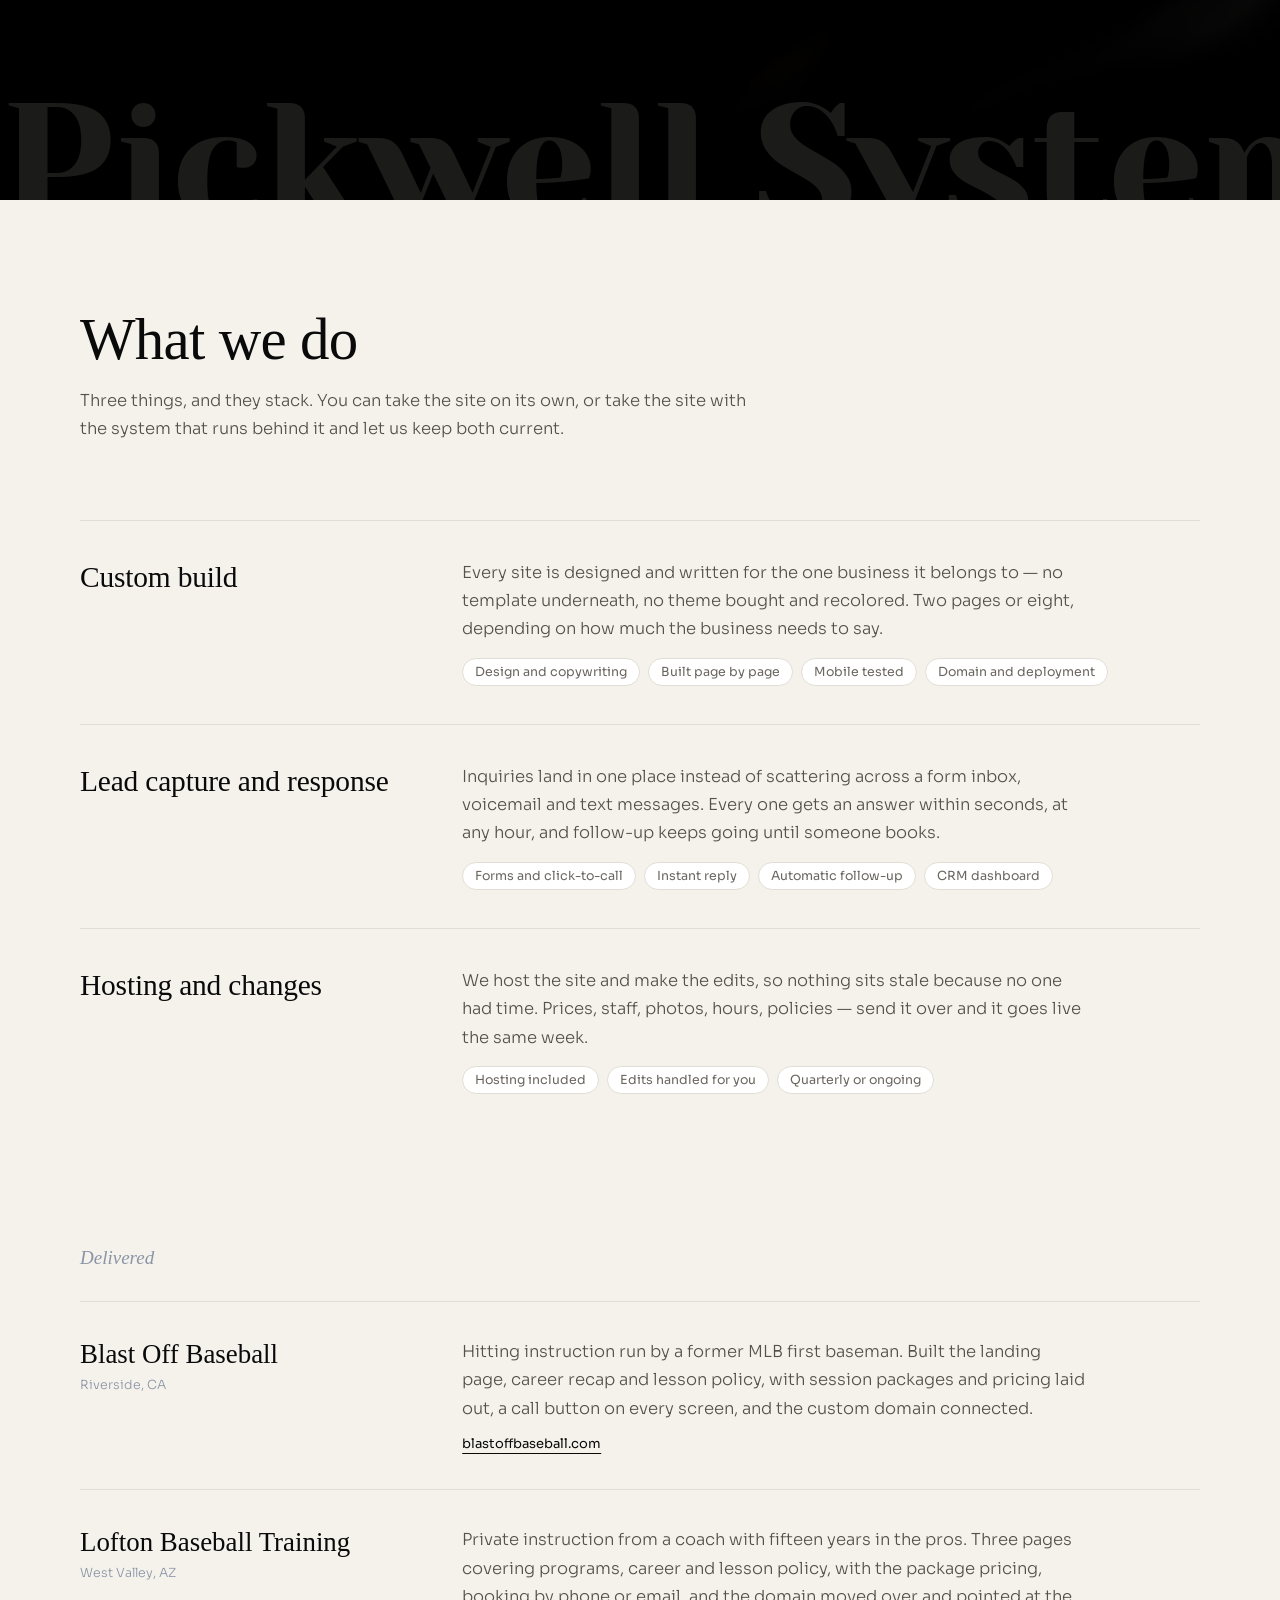
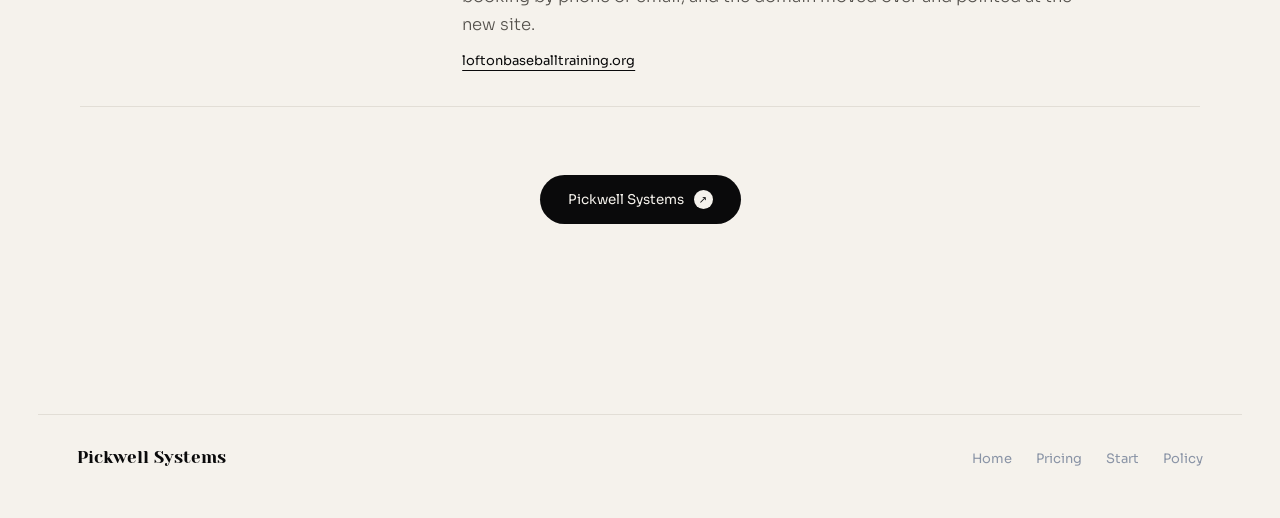
==== commit 5afa8bd0: "Add Our Work label, darken lede, add home footer" ====
--- a/index.html
+++ b/index.html
@@ -27,12 +27,13 @@
 .pill .cta{background:var(--ink);color:var(--paper);font-size:clamp(13px,1.05vw,15.5px);padding:11px 22px;border-radius:999px;text-decoration:none}
 
 .hero{display:grid;grid-template-columns:1fr 1fr;gap:clamp(48px,5vw,96px);align-items:end}
-.lede{font-size:clamp(14px,1.12vw,17px);line-height:1.75;color:var(--muted);max-width:36ch;margin-bottom:70px;font-weight:300}
+.lede{font-size:clamp(15px,1.28vw,19px);line-height:1.72;color:#5F6979;max-width:36ch;margin-bottom:70px;font-weight:300}
 h1{font-family:'Yeseva One',serif;font-weight:400;font-size:clamp(44px,6.6vw,116px);line-height:1.02;letter-spacing:-.01em;margin-bottom:24px}
 .start{display:inline-flex;align-items:center;gap:10px;background:var(--ink);color:var(--paper);font-size:clamp(13px,1.05vw,15.5px);padding:15px 28px;border-radius:999px;text-decoration:none}
 .start i{width:19px;height:19px;border-radius:999px;background:var(--paper);color:var(--ink);font-style:normal;font-size:10px;display:flex;align-items:center;justify-content:center}
 
 .stack{position:relative;height:clamp(430px,32vw,600px)}
+.worklabel{position:absolute;right:0;bottom:0;z-index:3;font-family:'Yeseva One',serif;font-weight:400;color:var(--ink);font-size:clamp(18px,1.7vw,27px);line-height:1.2;letter-spacing:-.005em;text-decoration:underline;text-decoration-thickness:1.5px;text-underline-offset:6px;white-space:nowrap}
 .card{position:absolute;width:59%;border-radius:22px;overflow:hidden;text-decoration:none;display:block;background:var(--card-a);
   box-shadow:0 1px 2px rgba(10,10,11,.14),0 10px 22px -8px rgba(10,10,11,.28),0 30px 56px -20px rgba(10,10,11,.34);
   transition:transform .45s cubic-bezier(.22,.61,.36,1),box-shadow .45s cubic-bezier(.22,.61,.36,1)}
@@ -168,7 +169,8 @@
         <h1>Pickwell<br>Systems</h1>
         <a class="start" href="start.html">Join Pickwell Systems <i>&#8599;</i></a>
       </div>
-      <div class="stack">
+      <div class="workcol">
+        <div class="stack">
         <a class="card a" href="https://blastoffbaseball.com" target="_blank" rel="noopener">
           <img src="[data-uri]" alt="Blast Off Baseball site hero: Calvin Pickering in an Orioles uniform">
           <div class="veil"></div>
@@ -179,6 +181,8 @@
           <div class="veil"></div>
           <div class="meta"><span><b>Lofton Baseball</b><em>West Valley, AZ</em></span><span class="go">&#8599;</span></div>
         </a>
+        <div class="worklabel">Our Work</div>
+        </div>
       </div>
     </section>
   </div>
@@ -256,6 +260,16 @@
     </div>
   </div>
 </section>
+
+<footer style="border-top:1px solid var(--rule);max-width:min(1680px,94vw);margin:clamp(60px,8vw,100px) auto 0;padding:32px clamp(22px,3vw,48px) 50px;display:flex;justify-content:space-between;align-items:center;gap:16px;flex-wrap:wrap;position:relative;z-index:3;background:var(--paper)">
+  <span style="font-family:'Yeseva One',serif;font-size:17px;color:var(--ink)">Pickwell Systems</span>
+  <div>
+    <a href="index.html" style="font-size:13px;color:var(--muted);text-decoration:none;margin-left:20px">Home</a>
+    <a href="pricing.html" style="font-size:13px;color:var(--muted);text-decoration:none;margin-left:20px">Pricing</a>
+    <a href="start.html" style="font-size:13px;color:var(--muted);text-decoration:none;margin-left:20px">Start</a>
+    <a href="policy.html" style="font-size:13px;color:var(--muted);text-decoration:none;margin-left:20px">Policy</a>
+  </div>
+</footer>
 
 <script>
 /* ---------- word reveal + sticky recession ---------- */
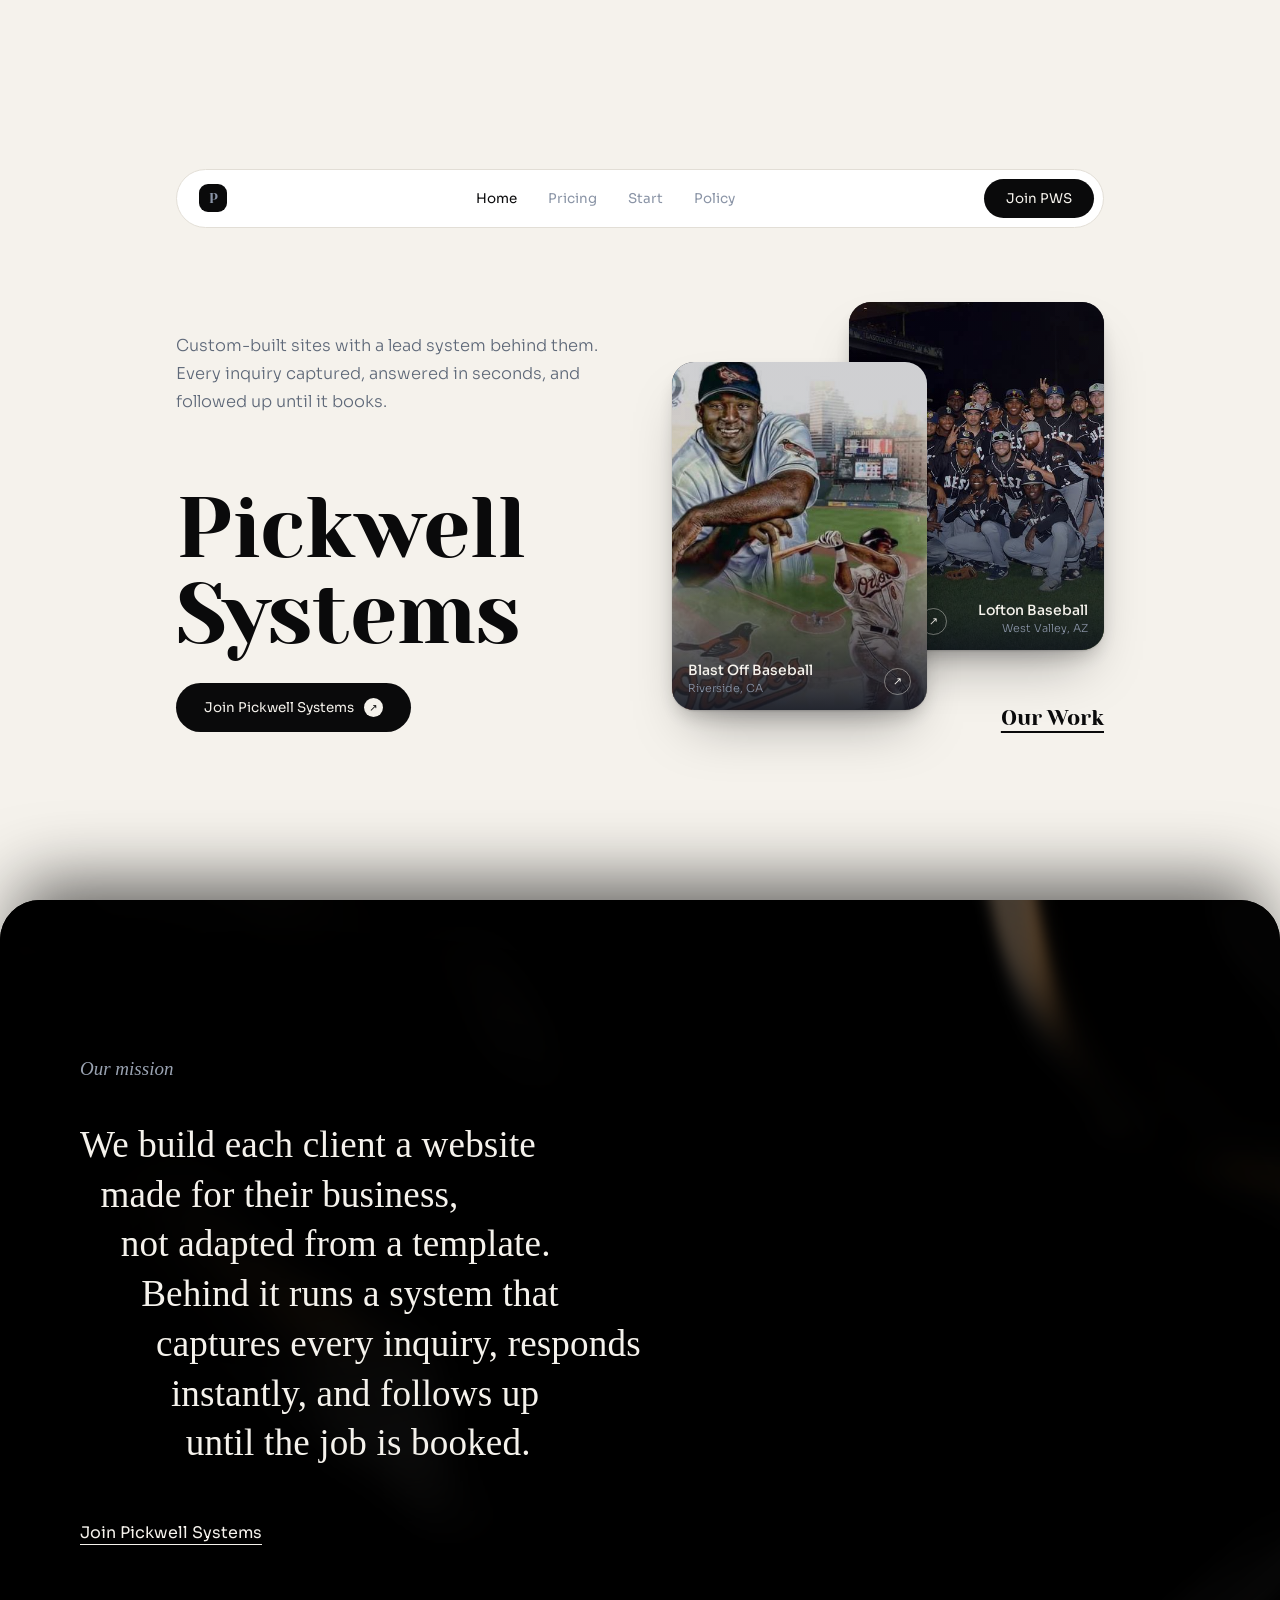
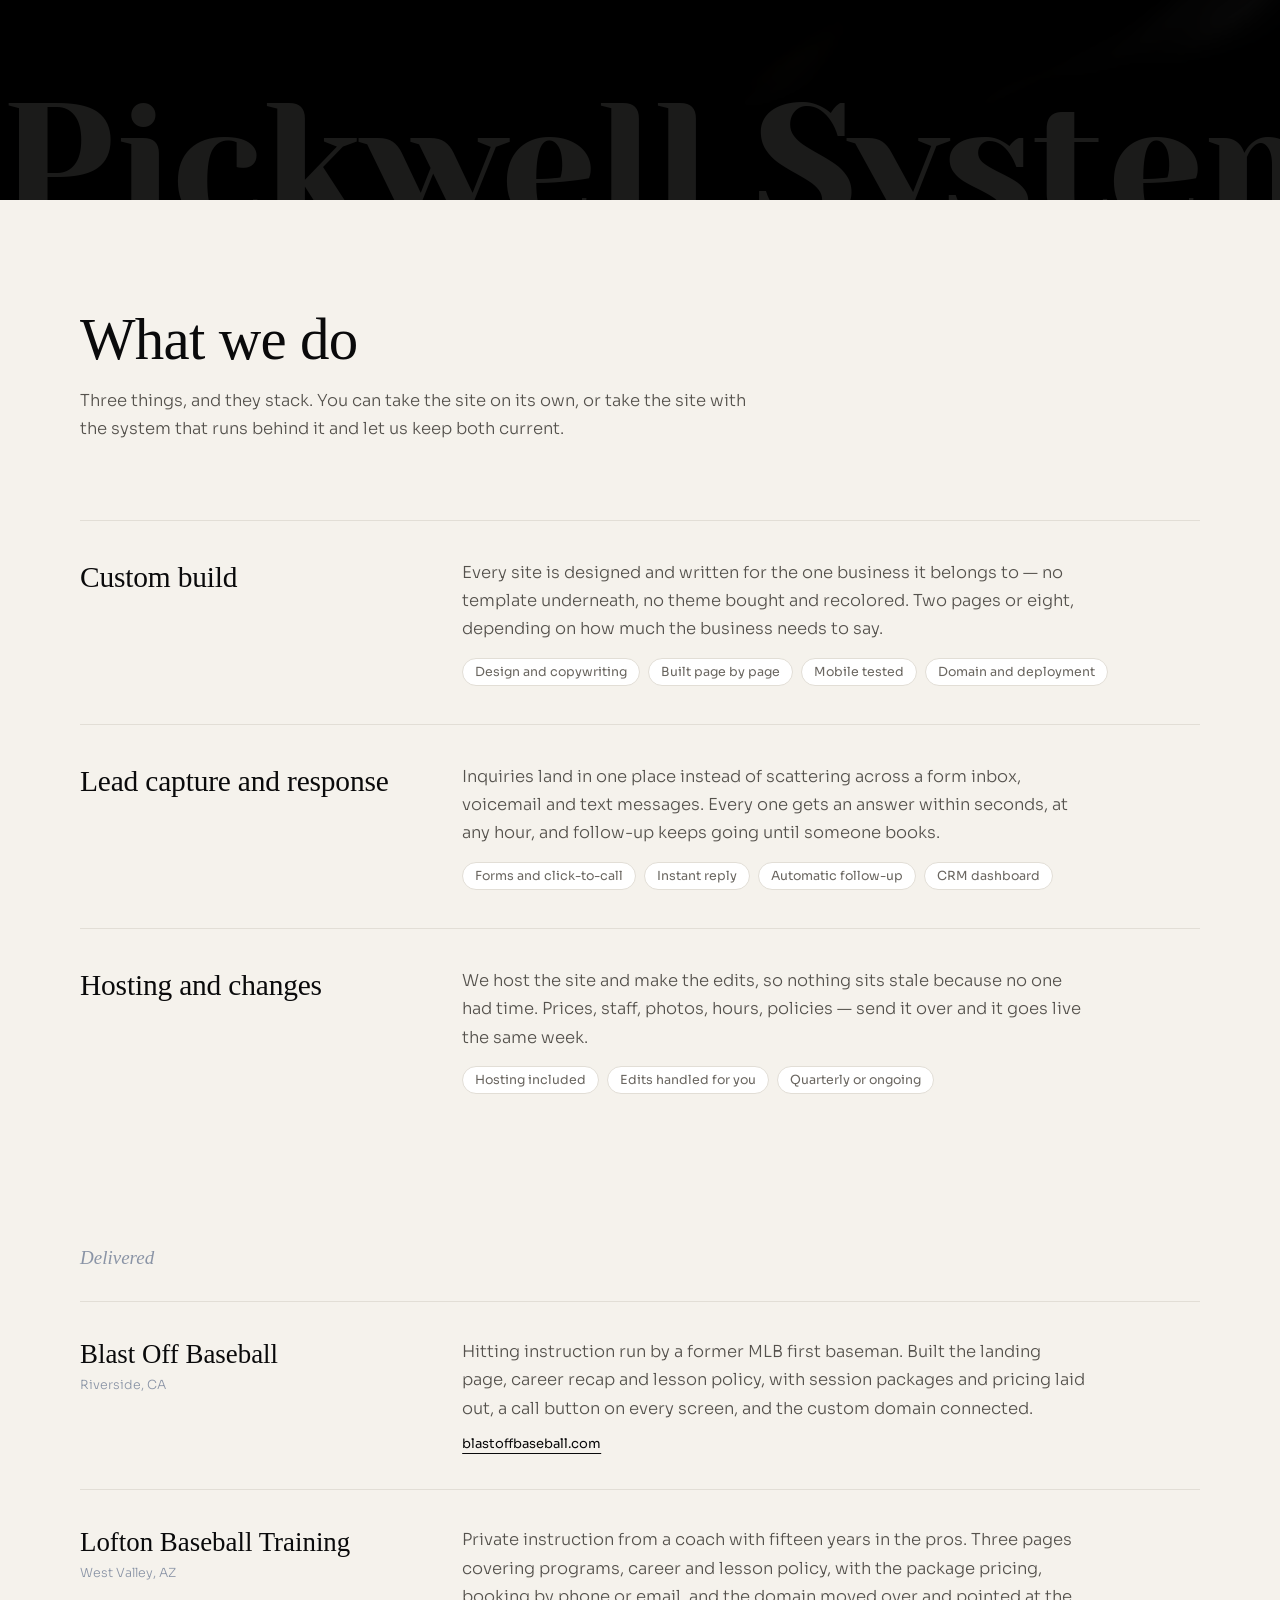
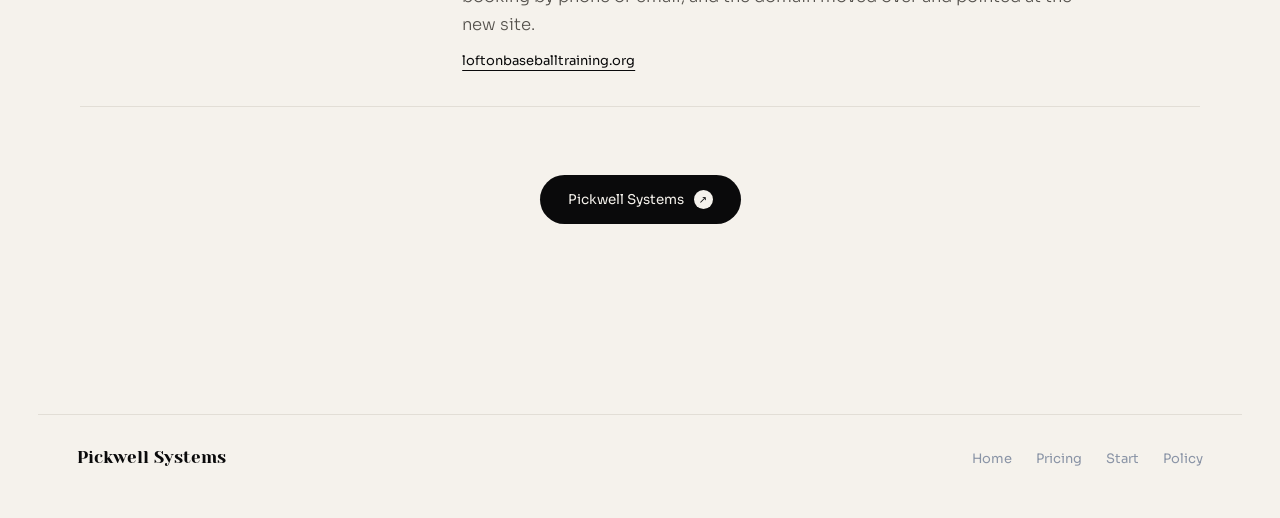
==== commit d1a243e8: "Bound sticky hero to hero+mission scene" ====
--- a/index.html
+++ b/index.html
@@ -147,10 +147,12 @@
   .stair span{padding-left:0!important}
   .stair span:nth-child(n+2){padding-left:.8ch!important}
 }
+.scene{position:relative;z-index:1;isolation:isolate}
 </style>
 </head>
 <body>
 
+<div class="scene">
 <div class="stage" id="stage">
   <div class="wrap">
     <nav>
@@ -205,6 +207,7 @@
   </div>
   <div class="wordmark" aria-hidden="true">Pickwell Systems</div>
 </section>
+</div>
 
 <section class="services" id="services">
   <div class="swrap">
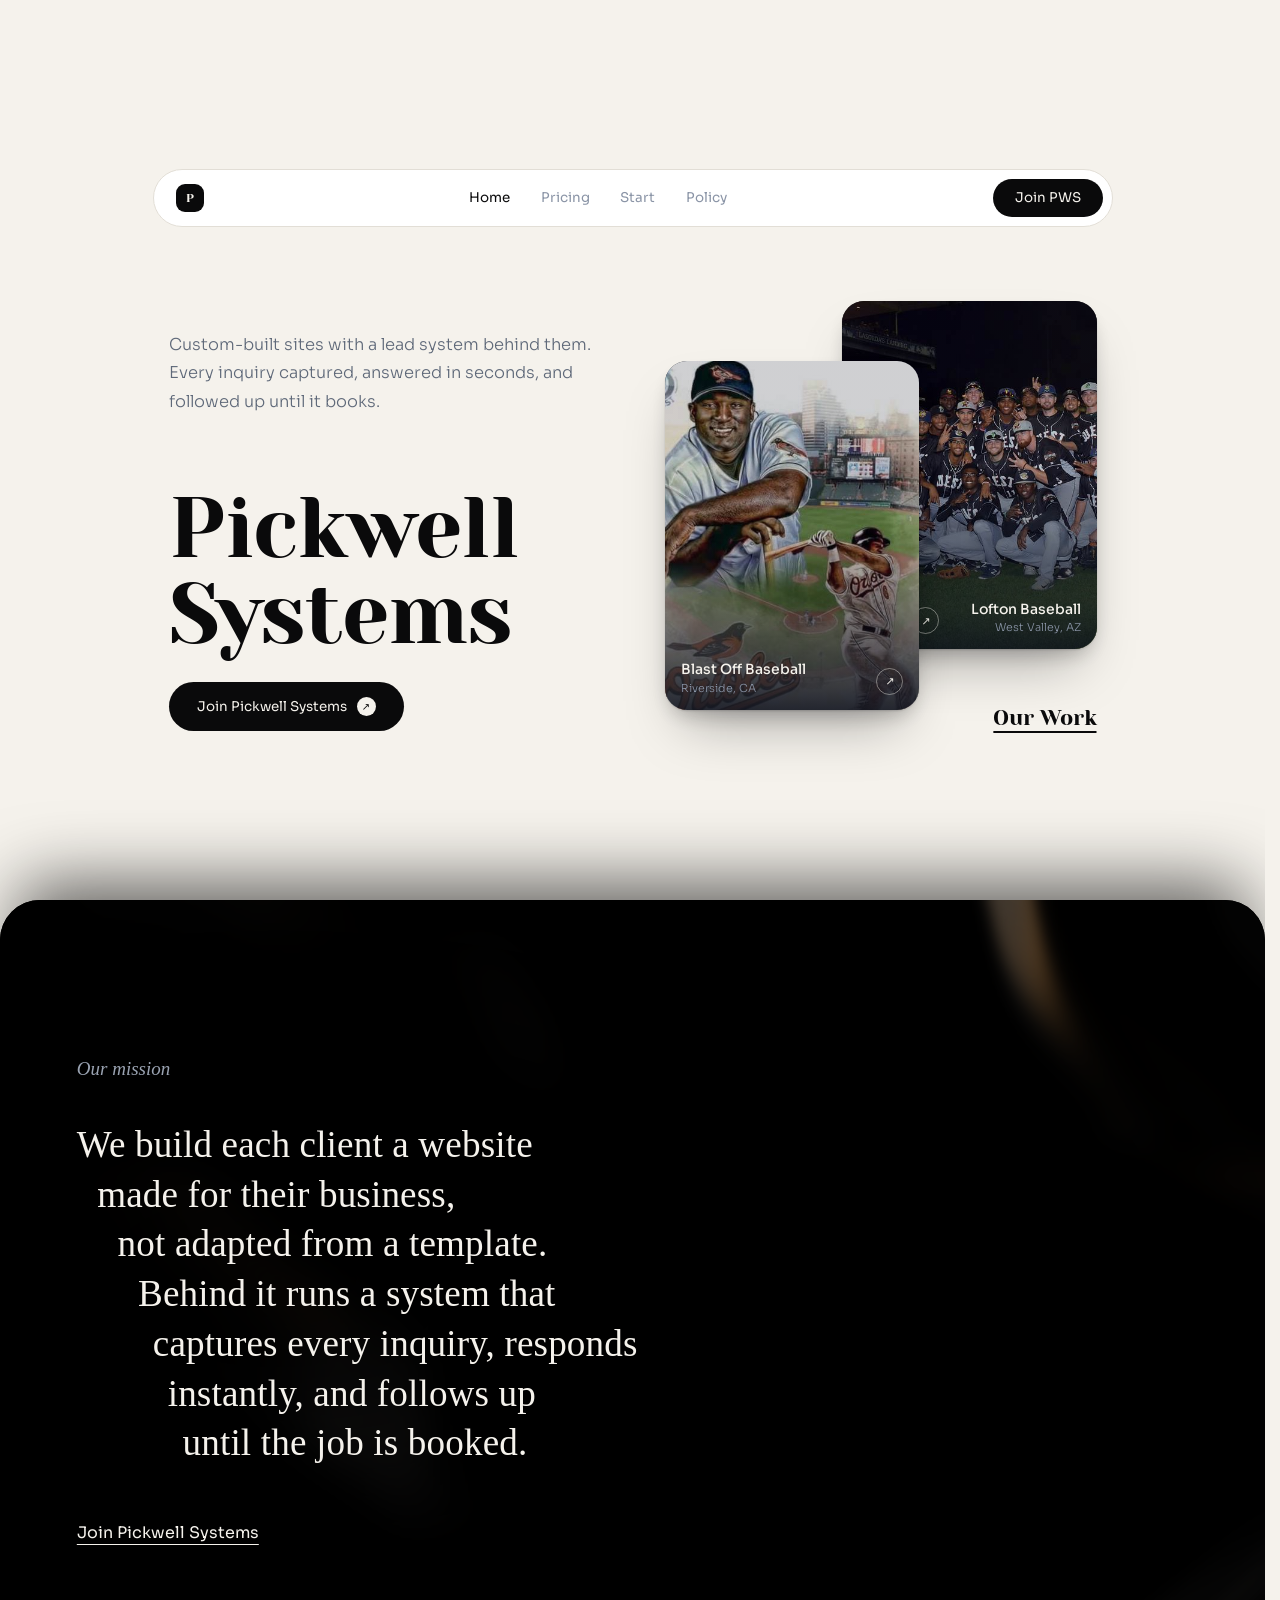
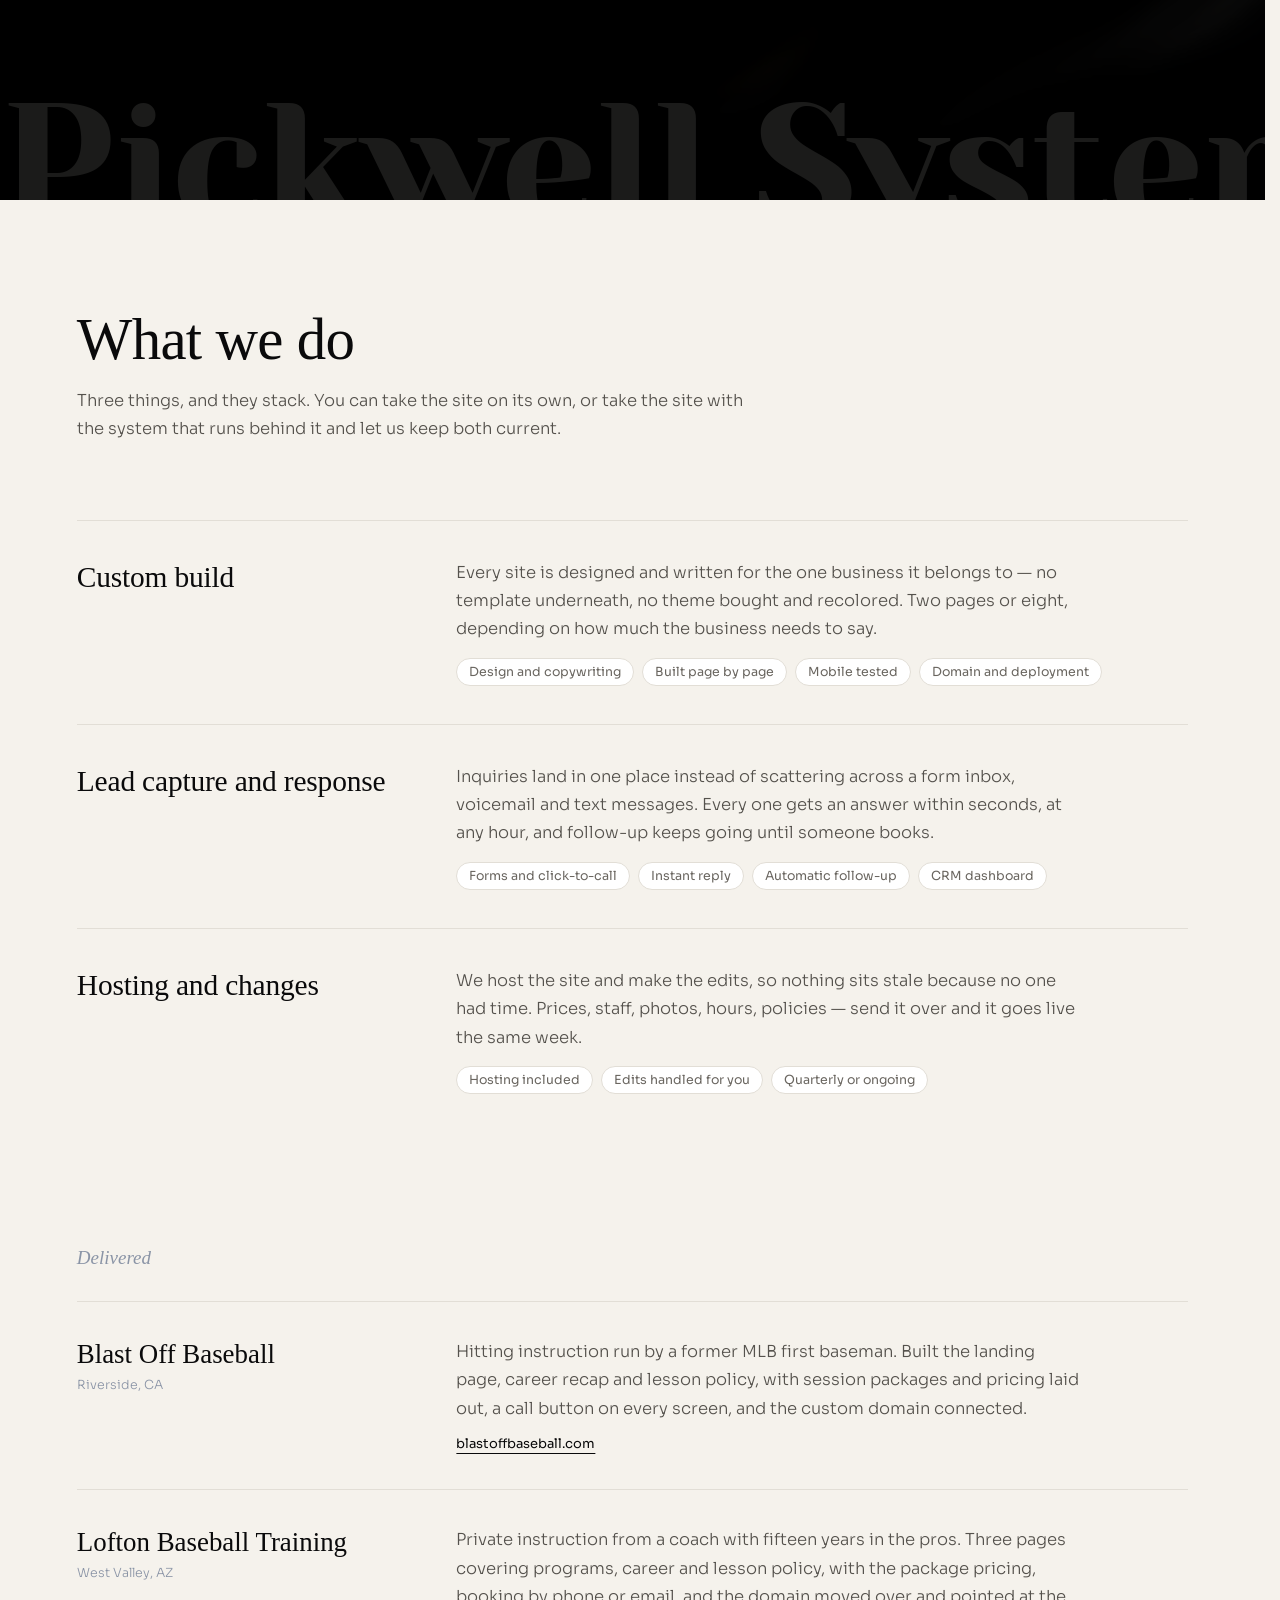
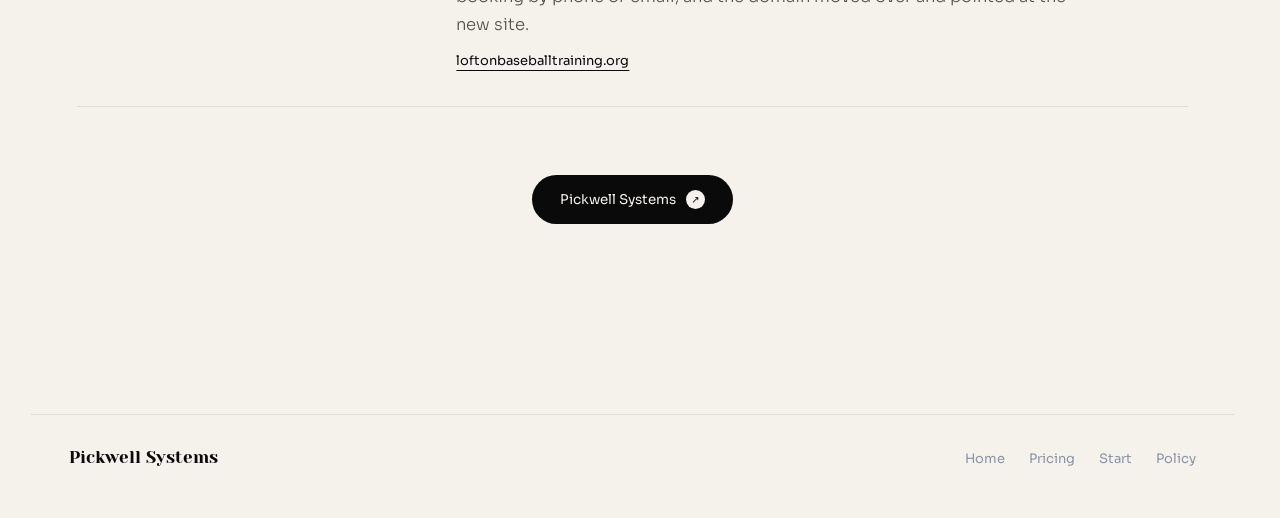
==== commit 120f6f73: "unify nav bar to home size" ====
--- a/index.html
+++ b/index.html
@@ -16,15 +16,7 @@
   justify-content:center;z-index:1;transform-origin:50% 42%;will-change:transform,opacity}
 .wrap{max-width:min(1680px,94vw);margin:0 auto;padding:26px clamp(22px,3vw,48px)}
 
-nav{display:flex;justify-content:center;margin-bottom:74px}
-.pill{display:flex;align-items:center;gap:clamp(20px,2.4vw,40px);background:#fff;border:1px solid var(--rule);border-radius:999px;padding:9px 9px 9px 22px;width:100%}
-.pill .mark{margin-right:auto}
-.pill .cta{margin-left:auto}
-.pill a{white-space:nowrap}
-.mark{text-decoration:none;width:28px;height:28px;border-radius:9px;background:var(--ink);color:var(--paper);font-family:'Yeseva One',serif;font-size:12px;display:flex;align-items:center;justify-content:center}
-.pill a{font-size:clamp(13px,1.05vw,15.5px);color:var(--muted);text-decoration:none}
-.pill a.on{color:var(--ink)}
-.pill .cta{background:var(--ink);color:var(--paper);font-size:clamp(13px,1.05vw,15.5px);padding:11px 22px;border-radius:999px;text-decoration:none}
+nav{margin-bottom:74px}
 
 .hero{display:grid;grid-template-columns:1fr 1fr;gap:clamp(48px,5vw,96px);align-items:end}
 .lede{font-size:clamp(15px,1.28vw,19px);line-height:1.72;color:#5F6979;max-width:36ch;margin-bottom:70px;font-weight:300}
@@ -116,10 +108,6 @@
 .dlink{display:inline-block;margin-top:12px;font-size:13px;color:var(--ink);text-decoration:underline;
   text-underline-offset:5px;text-decoration-thickness:1px}
 @media(max-width:820px){
-  .pill{width:auto;gap:14px;padding:6px 6px 6px 12px}
-  .pill .mark{margin-right:0}
-  .pill .cta{margin-left:0;padding:10px 16px}
-  .pill a{font-size:12px}
 
   .srow,.dwork{grid-template-columns:1fr;gap:12px}
   .services{padding-top:70px}
@@ -131,17 +119,11 @@
   .card{transition:none}
 }
 @media(max-width:820px){
-  .pill{width:auto;gap:14px;padding:6px 6px 6px 12px}
-  .pill .mark{margin-right:0}
-  .pill .cta{margin-left:0;padding:10px 16px}
-  .pill a{font-size:12px}
 
   .hero{grid-template-columns:1fr;gap:40px}
   .lede{margin-bottom:30px}
   .stack{height:310px}
   .card.a,.card.b{height:82%}
-  .pill{gap:14px;padding:6px 6px 6px 12px}
-  .pill a{font-size:12px}
   nav{margin-bottom:48px}
   .mission{border-radius:28px 28px 0 0}
   .stair span{padding-left:0!important}
@@ -149,6 +131,7 @@
 }
 .scene{position:relative;z-index:1;isolation:isolate}
 </style>
+<link rel="stylesheet" href="nav.css">
 </head>
 <body>
 
--- a/nav.css
+++ b/nav.css
@@ -0,0 +1,59 @@
+/* ============================================================
+   PWS shared nav: single source of truth for the menu bar.
+   Every page links this file. Do NOT add .pill/.mark/nav sizing
+   rules inside individual pages, or the bar will drift again.
+   Per-page nav{margin-bottom} (space below the bar) is fine.
+   ============================================================ */
+html{scrollbar-gutter:stable}
+
+:root{
+  --nav-w:clamp(720px,75vw,1104px);   /* matches the Home page bar: 1080px on a 1440px screen, caps at 1104px */
+  --nav-fs:clamp(13px,1.05vw,15.5px);
+}
+
+nav{
+  display:flex;justify-content:center;
+  width:var(--nav-w);
+  margin-left:calc(50% - var(--nav-w)/2);   /* same width even inside a narrower .wrap */
+}
+
+.pill{
+  display:flex;align-items:center;
+  width:100%;
+  gap:clamp(20px,2.4vw,40px);
+  padding:9px 9px 9px 22px;
+  background:#fff;border:1px solid var(--rule);border-radius:999px;
+}
+.pill a{
+  font-family:'Sora',system-ui,sans-serif;font-size:var(--nav-fs);font-weight:400;
+  line-height:1.2;white-space:nowrap;
+  color:var(--muted);text-decoration:none;transition:color .25s ease;
+}
+.pill a:hover,.pill a.on{color:var(--ink)}   /* active = color only, never weight/size */
+
+.mark{
+  flex:0 0 auto;width:28px;height:28px;margin-right:auto;border-radius:9px;
+  background:var(--ink);color:var(--paper);
+  font-family:'Yeseva One',serif;font-size:12px;line-height:1;
+  display:flex;align-items:center;justify-content:center;
+}
+.pill a.mark,.pill a.mark:hover{color:var(--paper);font-family:'Yeseva One',serif;font-size:12px}
+
+.pill .cta{
+  margin-left:auto;padding:11px 22px;border-radius:999px;
+  background:var(--ink);color:var(--paper);
+}
+.pill .cta:hover{background:#000;color:var(--paper)}
+
+@media(max-width:820px){
+  nav{width:100%;margin-left:0}
+  .pill{width:auto;gap:14px;padding:6px 6px 6px 12px}
+  .pill a{font-size:12px}
+  .mark{margin-right:0}
+  .pill .cta{margin-left:0;padding:10px 16px}
+}
+@media(max-width:400px){
+  .pill{gap:10px;padding:5px 5px 5px 10px}
+  .pill a{font-size:11.5px}
+  .pill .cta{padding:9px 13px}
+}
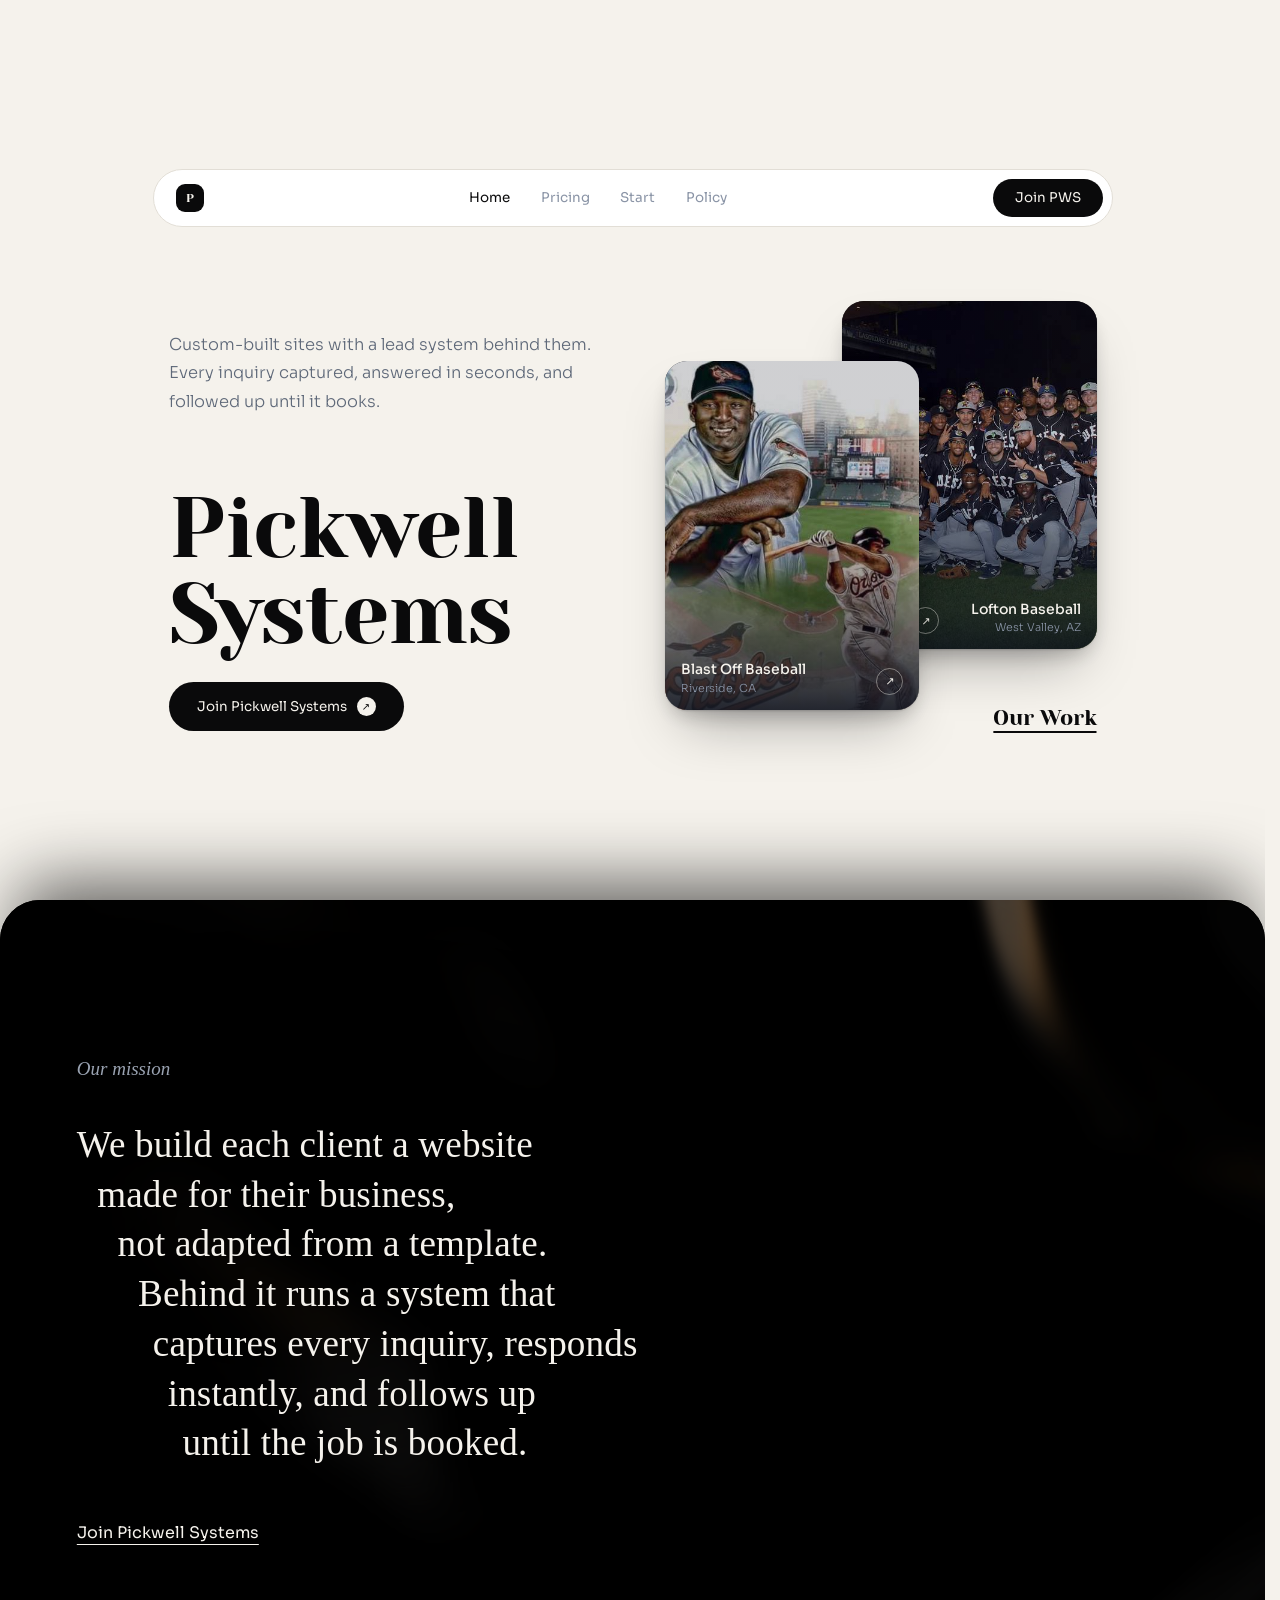
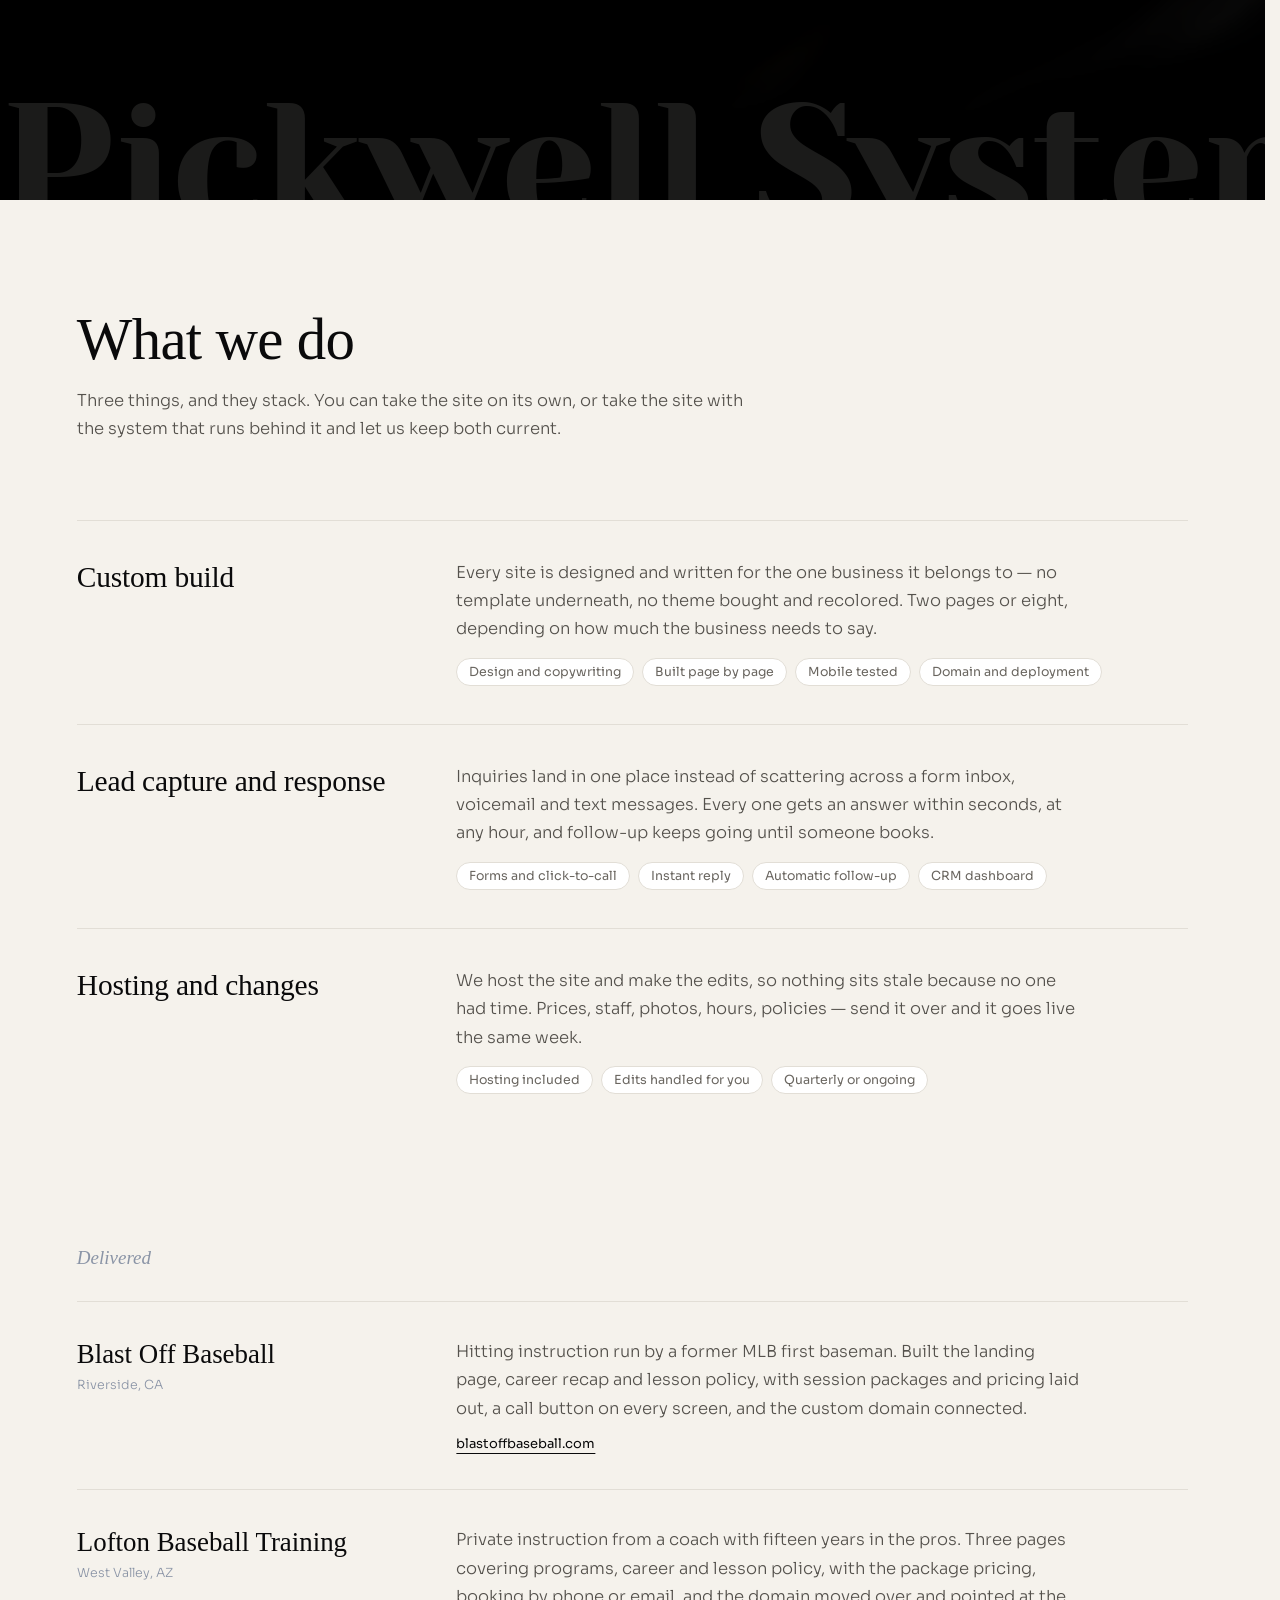
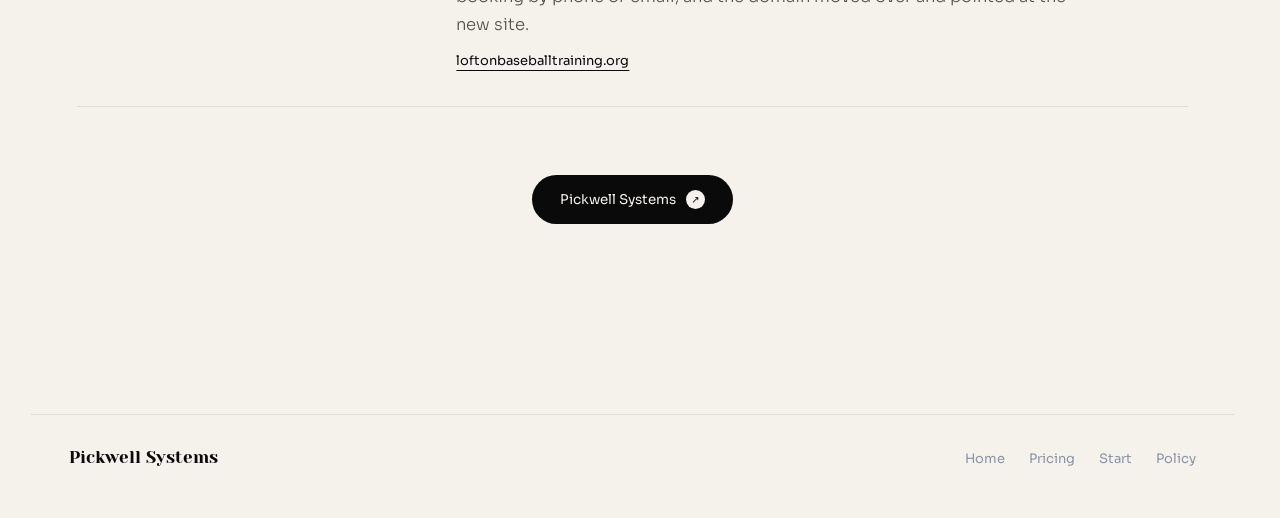
==== commit 949400d1: "plan carries from pricing to form" ====
--- a/index.html
+++ b/index.html
@@ -3,7 +3,7 @@
 <head>
 <meta charset="utf-8">
 <meta name="viewport" content="width=device-width, initial-scale=1">
-<title>Pickwell Systems — preview</title>
+<title>Pickwell Systems — Home</title>
 <link rel="preconnect" href="https://fonts.googleapis.com">
 <link rel="preconnect" href="https://fonts.gstatic.com" crossorigin>
 <link href="https://fonts.googleapis.com/css2?family=Yeseva+One&family=Sora:wght@300;400;500&display=swap" rel="stylesheet">
@@ -132,6 +132,9 @@
 .scene{position:relative;z-index:1;isolation:isolate}
 </style>
 <link rel="stylesheet" href="nav.css">
+<link rel="preconnect" href="https://api.leadconnectorhq.com">
+<link rel="preconnect" href="https://link.msgsndr.com">
+<link rel="preconnect" href="https://stcdn.leadconnectorhq.com" crossorigin>
 </head>
 <body>
 
@@ -373,5 +376,6 @@
   size(); requestAnimationFrame(frame);
 })();
 </script>
+<script src="form-warm.js" defer></script>
 </body>
 </html>
